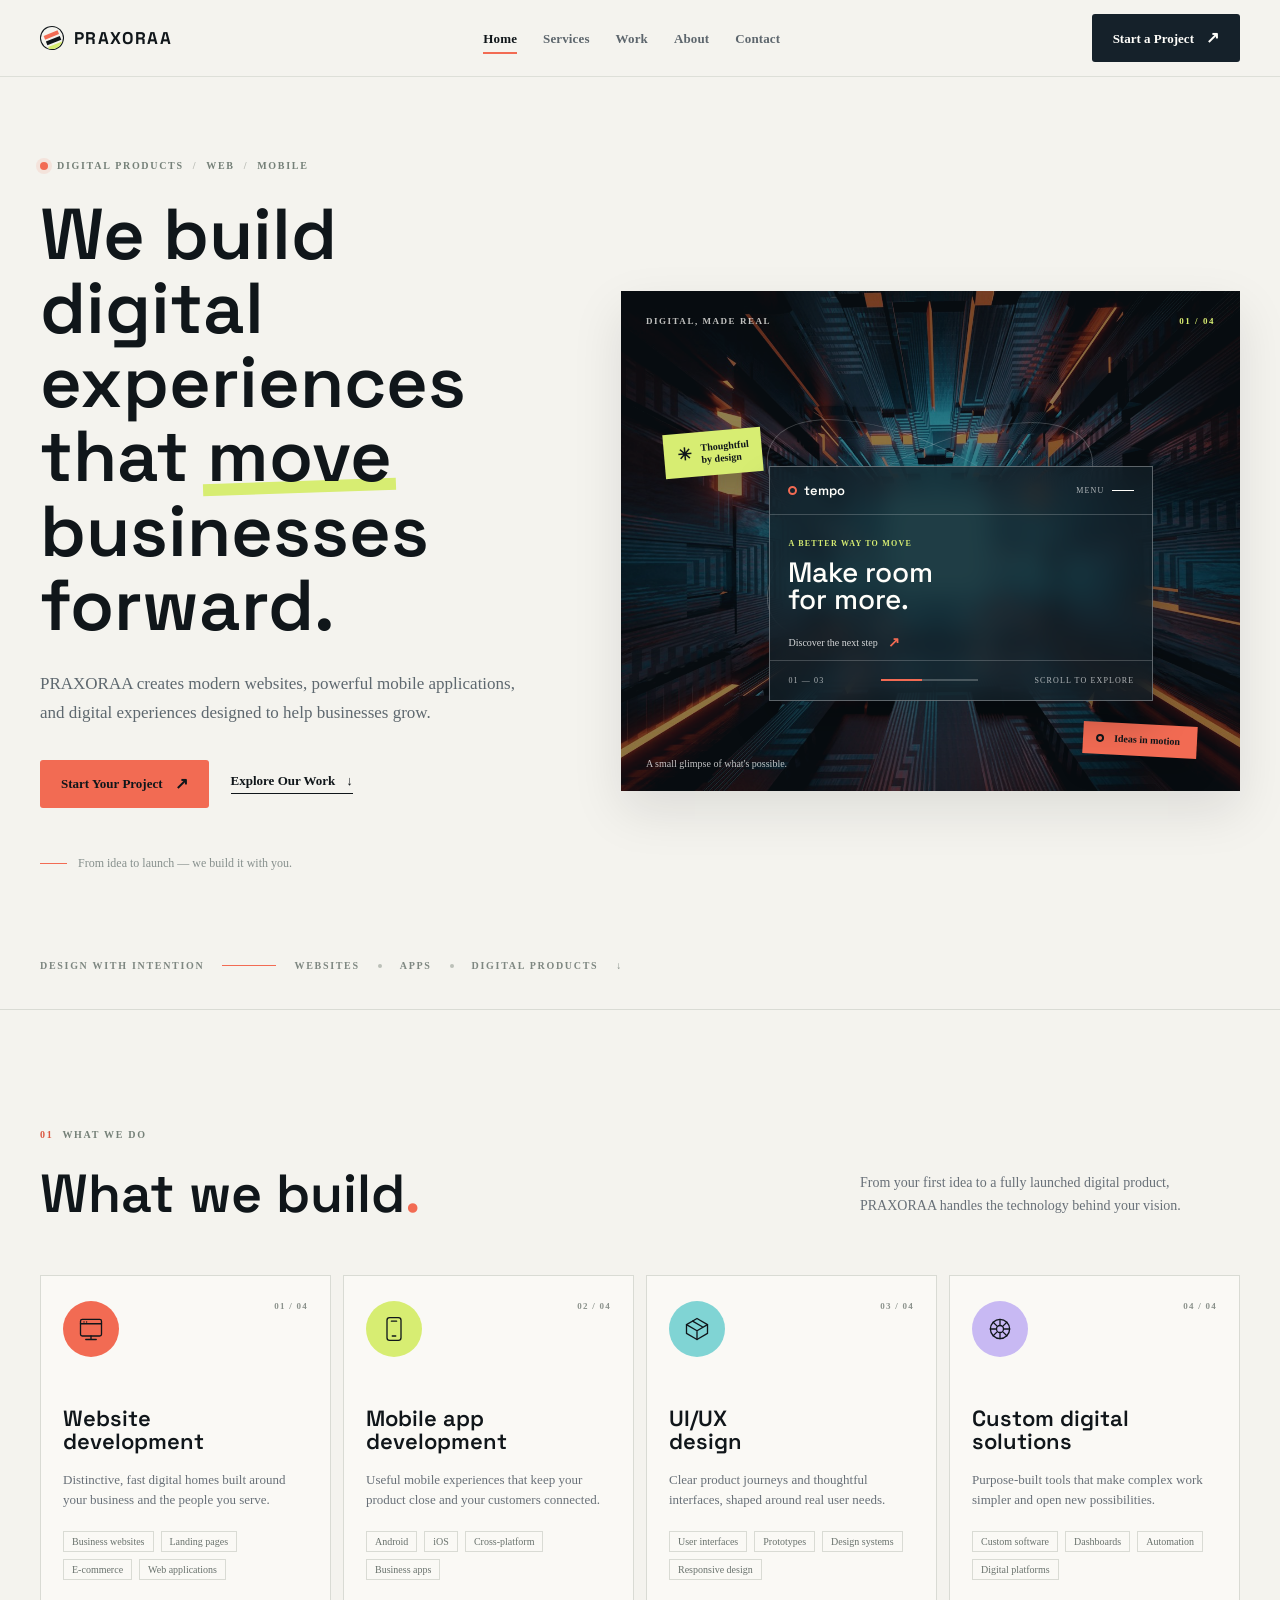
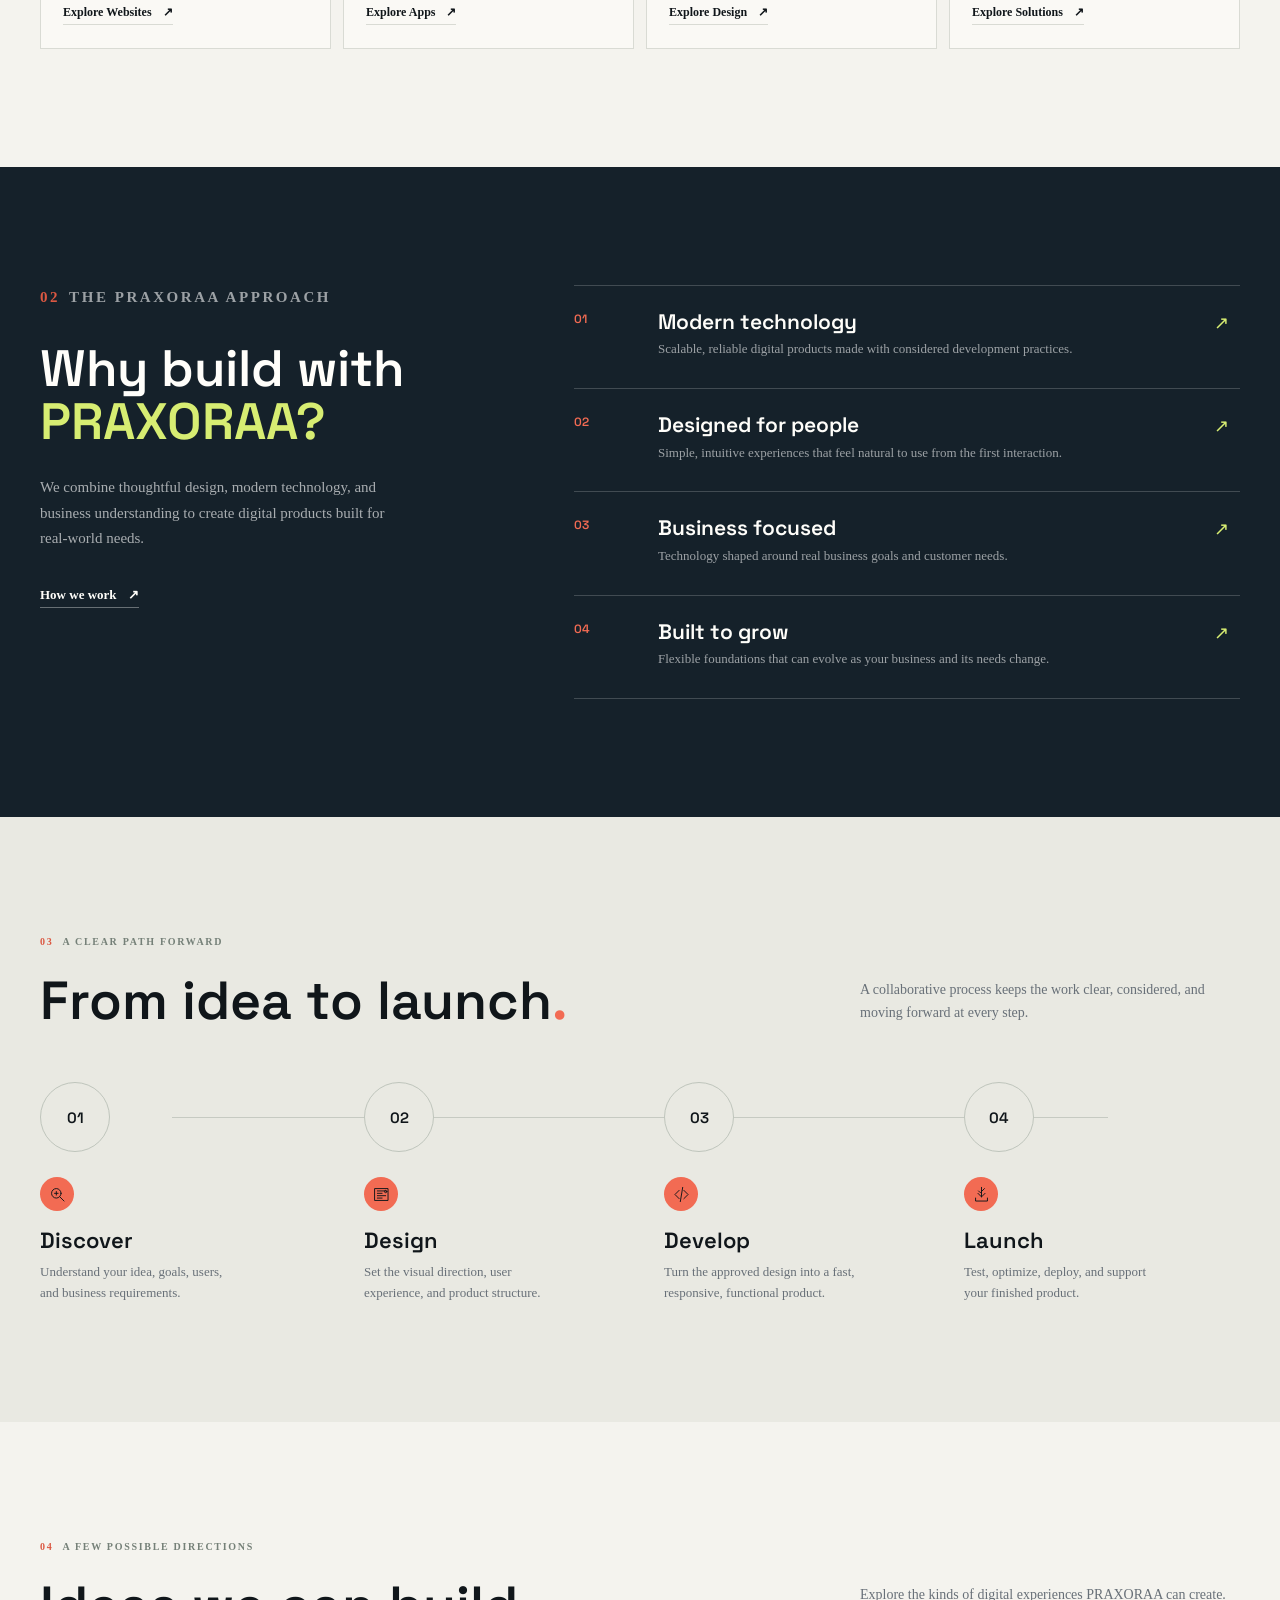
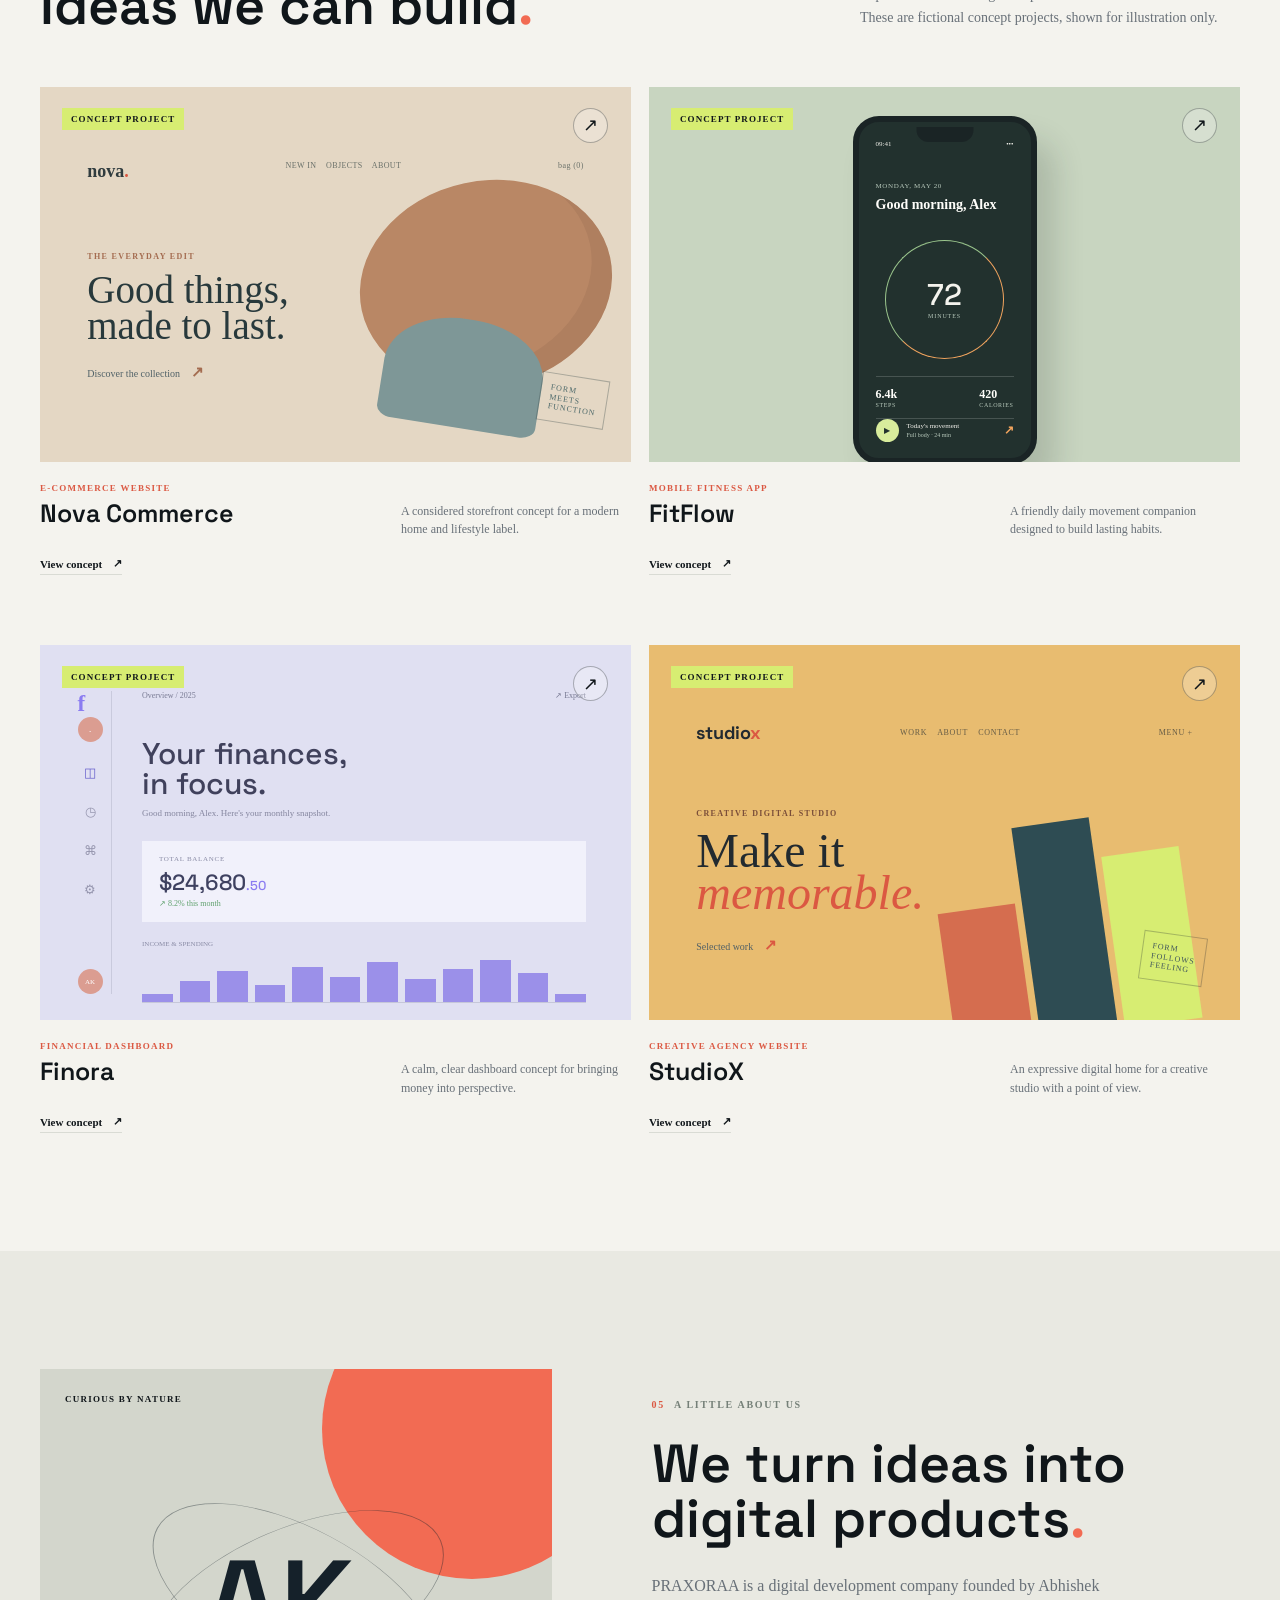
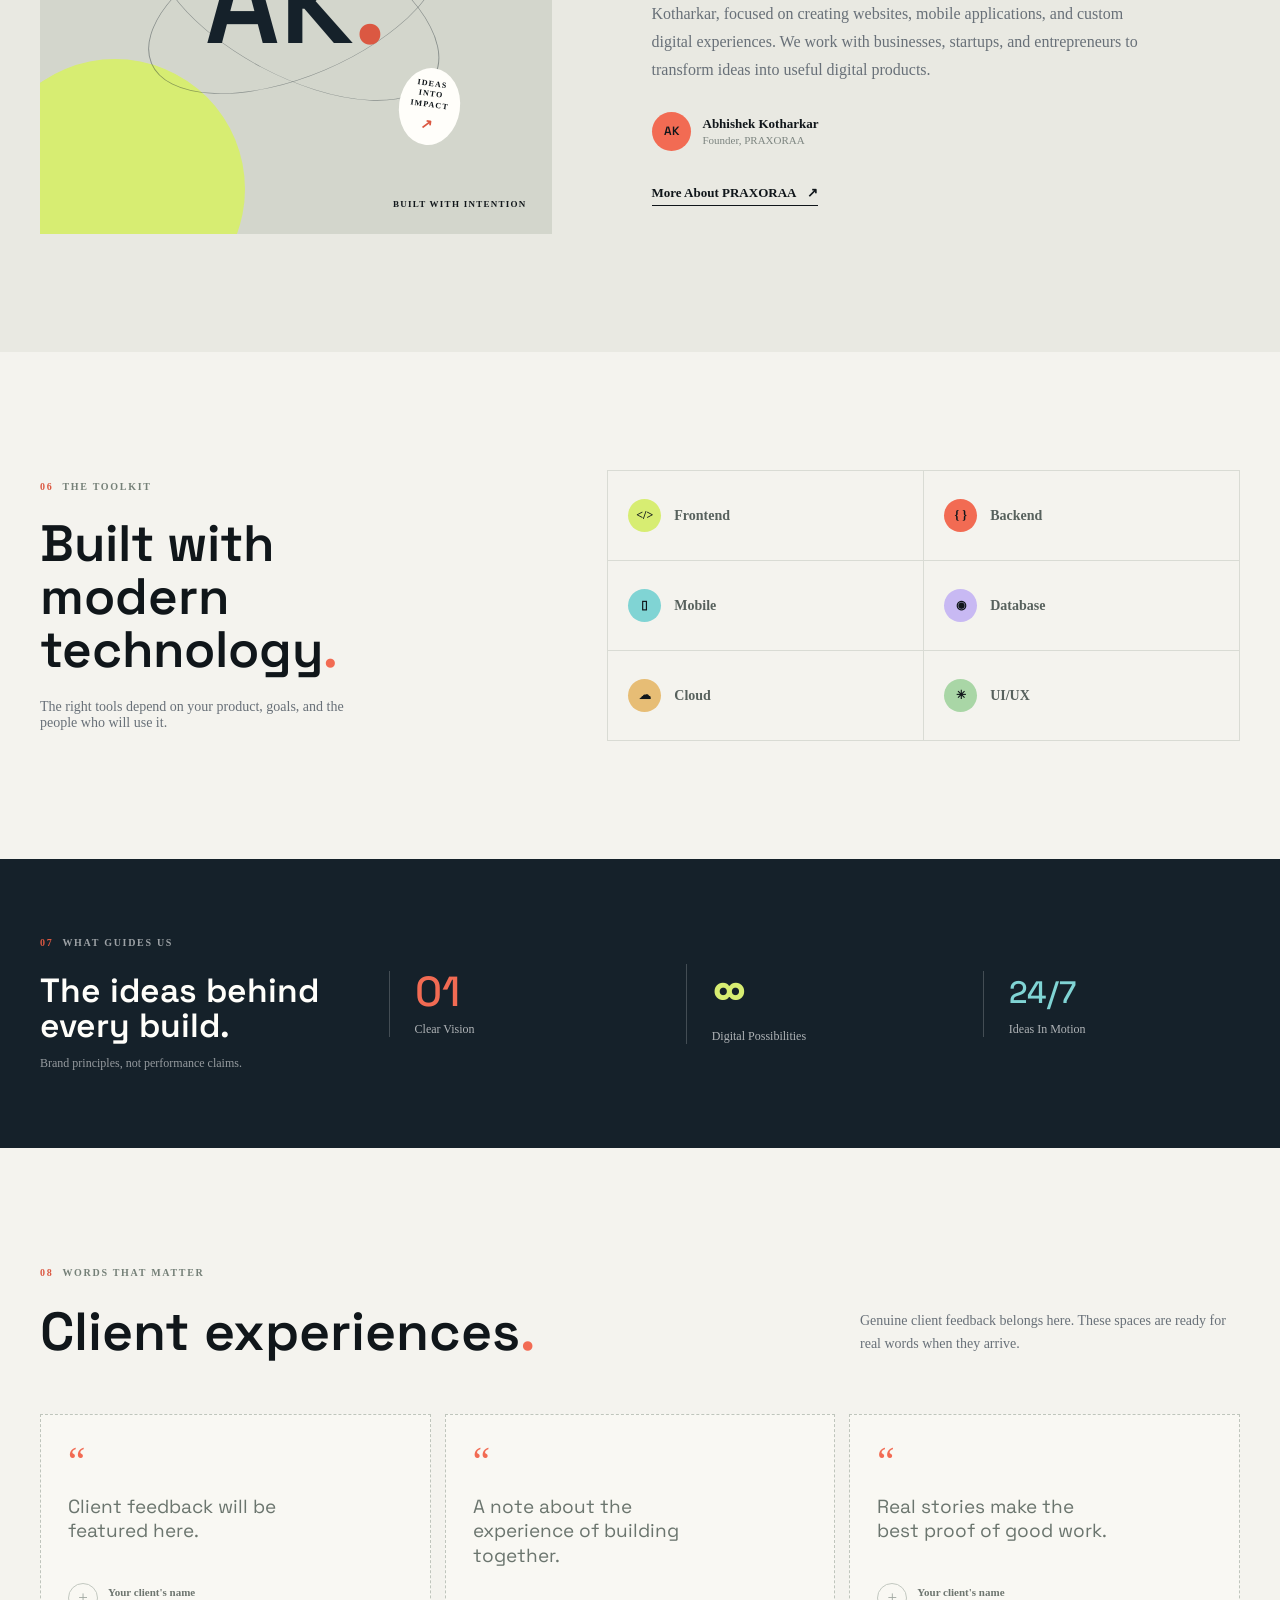
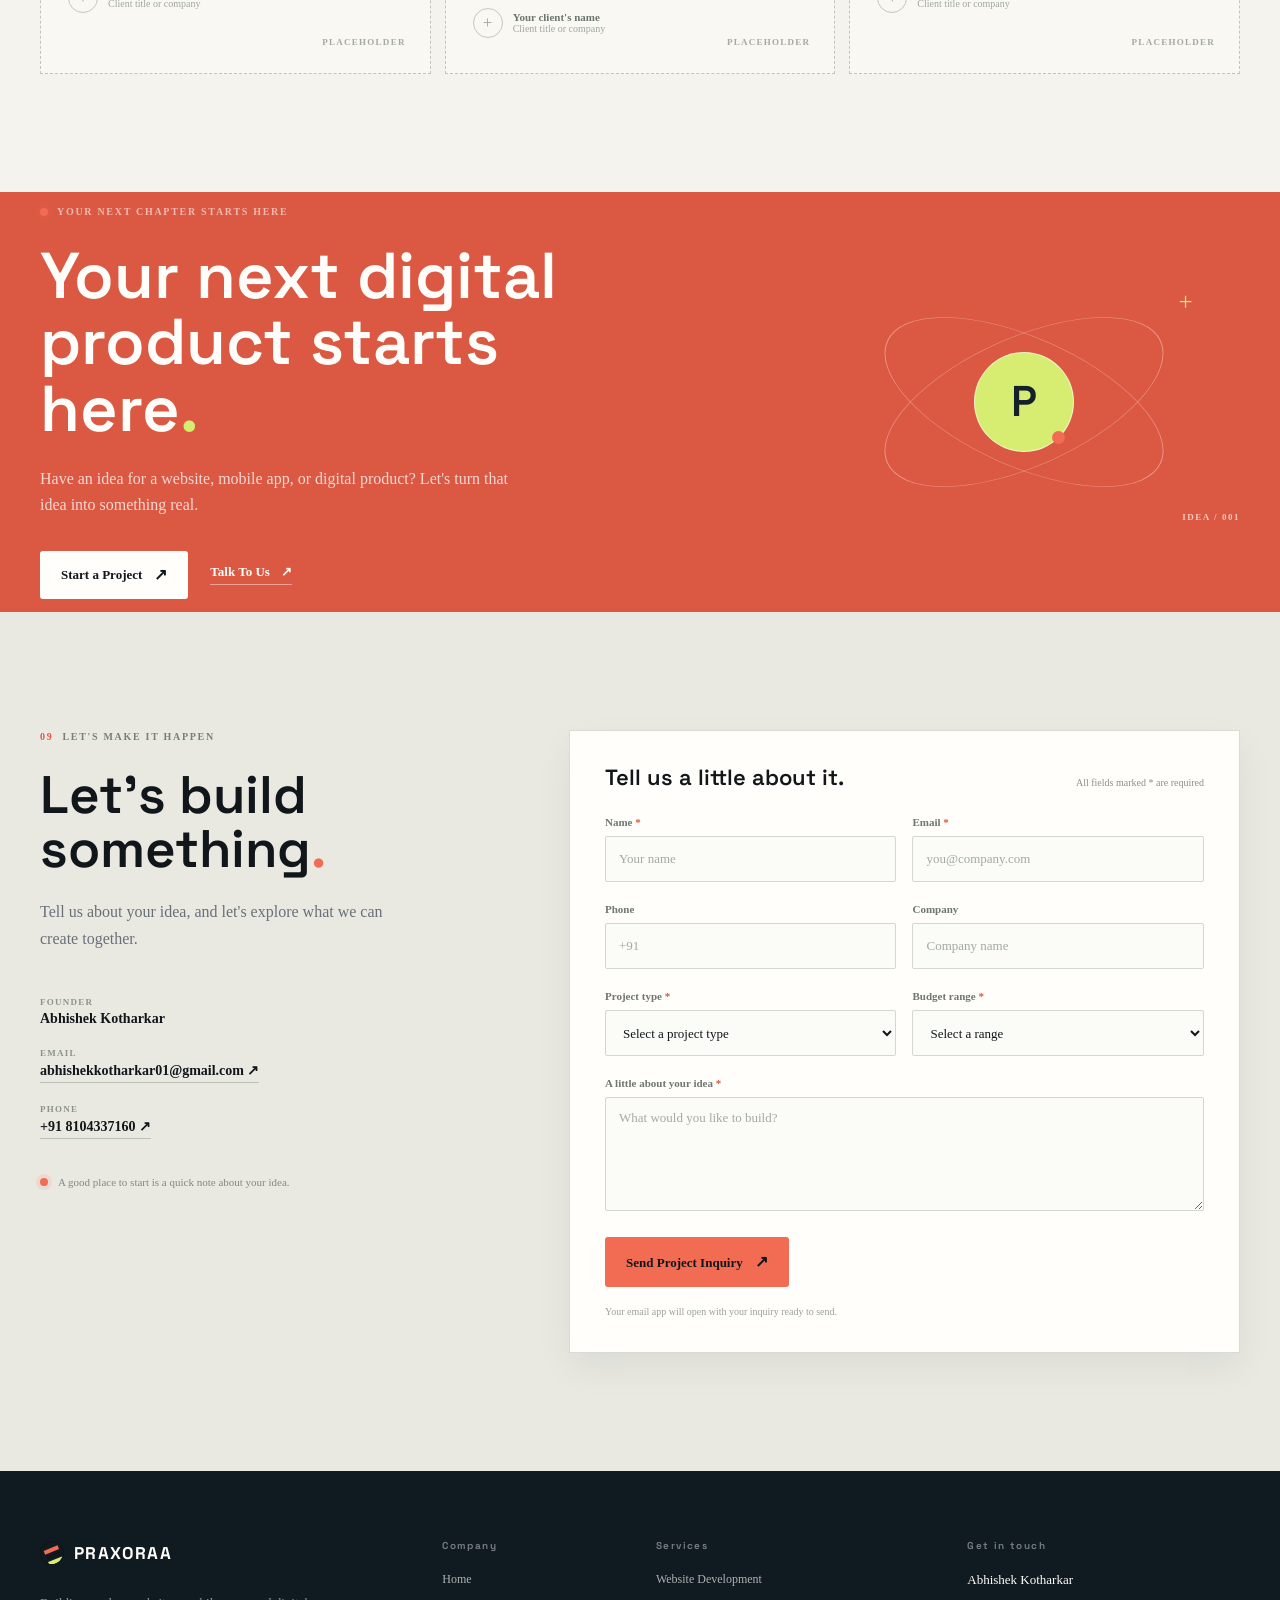
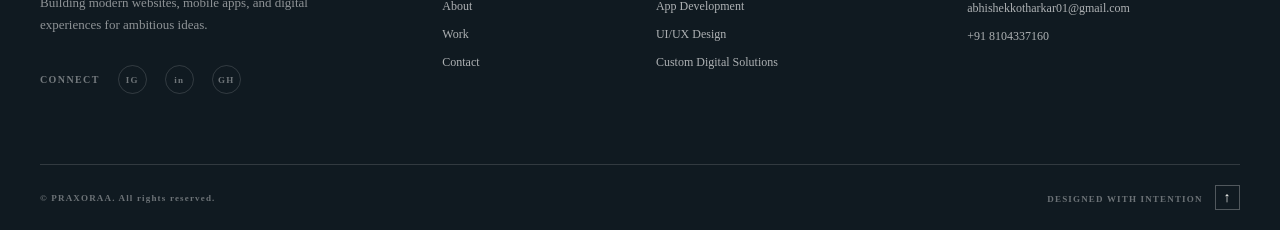
==== index.html @ f4c5c039 "Create PRAXORAA website" ====
<!doctype html>
<html lang="en">
<head>
  <meta charset="utf-8">
  <meta name="viewport" content="width=device-width, initial-scale=1">
  <meta name="theme-color" content="#f5f5f0">
  <meta name="description" content="PRAXORAA builds modern websites, mobile apps, and digital experiences for businesses, startups, and ambitious ideas.">
  <meta property="og:type" content="website">
  <meta property="og:title" content="PRAXORAA — Web &amp; App Development">
  <meta property="og:description" content="Modern websites, mobile apps, and digital experiences for ambitious ideas.">
  <title>PRAXORAA — Web &amp; App Development</title>
  <link rel="preconnect" href="https://fonts.googleapis.com">
  <link rel="preconnect" href="https://fonts.gstatic.com" crossorigin>
  <link href="https://fonts.googleapis.com/css2?family=DM+Sans:wght@400;500;600;700&family=Space+Grotesk:wght@400;500;600;700&display=swap" rel="stylesheet">
  <link rel="icon" href="data:image/svg+xml,%3Csvg xmlns='http://www.w3.org/2000/svg' viewBox='0 0 64 64'%3E%3Crect width='64' height='64' rx='16' fill='%23ed5c42'/%3E%3Cpath d='M18 46V18h15a11 11 0 0 1 0 22h-6v6zm9-14h6a3 3 0 0 0 0-6h-6z' fill='%23fff'/%3E%3C/svg%3E">
  <link rel="stylesheet" href="styles.css">
  <script>document.documentElement.classList.add('js');</script>
</head>
<body>
  <a class="skip-link" href="#main">Skip to content</a>
  <header class="site-header" id="top">
    <nav class="navigation wrap" aria-label="Main navigation">
      <a class="wordmark" href="#home" aria-label="PRAXORAA home">
        <span class="brand-mark" aria-hidden="true"><span></span><span></span></span>
        <span>PRAXORAA</span>
      </a>
      <button class="menu-toggle" id="menuToggle" type="button" aria-expanded="false" aria-controls="primaryNav" aria-label="Open navigation menu">
        <span></span><span></span>
      </button>
      <ul class="nav-links" id="primaryNav">
        <li><a href="#home">Home</a></li>
        <li><a href="#services">Services</a></li>
        <li><a href="#work">Work</a></li>
        <li><a href="#about">About</a></li>
        <li><a href="#contact">Contact</a></li>
        <li class="mobile-cta"><a class="button button-dark" href="#contact">Start a Project <span aria-hidden="true">↗</span></a></li>
      </ul>
      <a class="button button-dark nav-cta" href="#contact">Start a Project <span aria-hidden="true">↗</span></a>
    </nav>
  </header>

  <main id="main">
    <section class="hero section-shell" id="home" aria-labelledby="hero-title">
      <div class="hero-grid wrap">
        <div class="hero-copy reveal">
          <p class="eyebrow"><span class="status-dot"></span> DIGITAL PRODUCTS <span class="eyebrow-separator">/</span> WEB <span class="eyebrow-separator">/</span> MOBILE</p>
          <h1 id="hero-title">We build digital experiences that <span class="highlight-word">move</span> businesses forward.</h1>
          <p class="hero-description">PRAXORAA creates modern websites, powerful mobile applications, and digital experiences designed to help businesses grow.</p>
          <div class="hero-actions">
            <a class="button button-accent" href="#contact">Start Your Project <span aria-hidden="true">↗</span></a>
            <a class="text-link" href="#work">Explore Our Work <span aria-hidden="true">↓</span></a>
          </div>
          <div class="hero-footnote"><span class="footnote-line"></span> From idea to launch — we build it with you.</div>
        </div>

        <div class="hero-art reveal reveal-late" aria-label="Abstract digital pathways with a web interface preview" role="img">
          <img class="hero-image" src="assets/praxoraa-abstract-hero.jpg" alt="Sculptural digital passage lit in warm orange and cool blue" fetchpriority="high">
          <div class="hero-art-shade"></div>
          <div class="art-index">DIGITAL, MADE REAL <span>01 / 04</span></div>
          <div class="orbit orbit-one"></div><div class="orbit orbit-two"></div>
          <div class="interface-window">
            <div class="window-top"><span class="window-brand"><span class="mini-brand-mark"></span> tempo</span><span class="window-menu">MENU <i></i></span></div>
            <div class="window-content"><span class="window-kicker">A BETTER WAY TO MOVE</span><strong>Make room<br>for more.</strong><span class="window-cta">Discover the next step <b>↗</b></span></div>
            <div class="window-bottom"><span>01 — 03</span><span class="window-progress"><i></i></span><span>SCROLL TO EXPLORE</span></div>
          </div>
          <div class="floating-note note-top"><span class="note-spark">✳</span><span>Thoughtful<br>by design</span></div>
          <div class="floating-note note-bottom"><span class="note-pulse"></span><span>Ideas in motion</span></div>
          <div class="art-caption">A small glimpse of what's possible.</div>
        </div>
      </div>
      <div class="hero-bottom wrap" aria-label="What we make">
        <span>DESIGN WITH INTENTION</span>
        <span class="hero-bottom-rule"></span>
        <span>WEBSITES</span><span class="hero-bottom-dot"></span><span>APPS</span><span class="hero-bottom-dot"></span><span>DIGITAL PRODUCTS</span>
        <a href="#services" aria-label="Scroll to services">↓</a>
      </div>
    </section>

    <section class="services section-pad" id="services" aria-labelledby="services-title">
      <div class="wrap">
        <div class="section-heading reveal">
          <p class="eyebrow"><span class="section-number">01</span> WHAT WE DO</p>
          <div class="heading-row"><h2 id="services-title">What we build<span class="heading-period">.</span></h2><p>From your first idea to a fully launched digital product, PRAXORAA handles the technology behind your vision.</p></div>
        </div>
        <div class="services-grid">
          <article class="service-card reveal">
            <div class="service-top"><span class="service-icon icon-coral" aria-hidden="true"><svg viewBox="0 0 32 32"><rect x="4" y="5" width="24" height="19" rx="2"/><path d="M4 10h24M10 28h12m-6-4v4M8 8h.01m3 0h.01"/></svg></span><span class="card-index">01 / 04</span></div>
            <h3>Website<br>development</h3><p>Distinctive, fast digital homes built around your business and the people you serve.</p>
            <ul class="service-tags"><li>Business websites</li><li>Landing pages</li><li>E-commerce</li><li>Web applications</li></ul>
            <a class="card-link" href="#contact">Explore Websites <span aria-hidden="true">↗</span></a>
          </article>
          <article class="service-card reveal reveal-delay-1">
            <div class="service-top"><span class="service-icon icon-lime" aria-hidden="true"><svg viewBox="0 0 32 32"><rect x="8" y="3" width="16" height="26" rx="3"/><path d="M13 7h6m-5 17h4"/></svg></span><span class="card-index">02 / 04</span></div>
            <h3>Mobile app<br>development</h3><p>Useful mobile experiences that keep your product close and your customers connected.</p>
            <ul class="service-tags"><li>Android</li><li>iOS</li><li>Cross-platform</li><li>Business apps</li></ul>
            <a class="card-link" href="#contact">Explore Apps <span aria-hidden="true">↗</span></a>
          </article>
          <article class="service-card reveal reveal-delay-2">
            <div class="service-top"><span class="service-icon icon-blue" aria-hidden="true"><svg viewBox="0 0 32 32"><path d="M16 4 28 11v10l-12 7L4 21V11z"/><path d="m4 11 12 7 12-7M16 18v10M11 7l12 7"/></svg></span><span class="card-index">03 / 04</span></div>
            <h3>UI/UX<br>design</h3><p>Clear product journeys and thoughtful interfaces, shaped around real user needs.</p>
            <ul class="service-tags"><li>User interfaces</li><li>Prototypes</li><li>Design systems</li><li>Responsive design</li></ul>
            <a class="card-link" href="#contact">Explore Design <span aria-hidden="true">↗</span></a>
          </article>
          <article class="service-card reveal reveal-delay-3">
            <div class="service-top"><span class="service-icon icon-lilac" aria-hidden="true"><svg viewBox="0 0 32 32"><circle cx="16" cy="16" r="11"/><path d="M16 5v6m0 10v6M5 16h6m10 0h6M8.2 8.2l4.2 4.2m7.2 7.2 4.2 4.2m0-15.6-4.2 4.2m-7.2 7.2-4.2 4.2"/><circle cx="16" cy="16" r="4"/></svg></span><span class="card-index">04 / 04</span></div>
            <h3>Custom digital<br>solutions</h3><p>Purpose-built tools that make complex work simpler and open new possibilities.</p>
            <ul class="service-tags"><li>Custom software</li><li>Dashboards</li><li>Automation</li><li>Digital platforms</li></ul>
            <a class="card-link" href="#contact">Explore Solutions <span aria-hidden="true">↗</span></a>
          </article>
        </div>
      </div>
    </section>

    <section class="beliefs section-pad" id="why-us" aria-labelledby="beliefs-title">
      <div class="wrap beliefs-layout">
        <div class="beliefs-intro reveal"><p class="eyebrow"><span class="section-number">02</span> THE PRAXORAA APPROACH</p><h2 id="beliefs-title">Why build with <span>PRAXORAA?</span></h2><p>We combine thoughtful design, modern technology, and business understanding to create digital products built for real-world needs.</p><a class="text-link" href="#process">How we work <span aria-hidden="true">↗</span></a></div>
        <div class="belief-list">
          <article class="belief-item reveal"><span class="belief-symbol">01</span><div><h3>Modern technology</h3><p>Scalable, reliable digital products made with considered development practices.</p></div><span class="belief-arrow" aria-hidden="true">↗</span></article>
          <article class="belief-item reveal reveal-delay-1"><span class="belief-symbol">02</span><div><h3>Designed for people</h3><p>Simple, intuitive experiences that feel natural to use from the first interaction.</p></div><span class="belief-arrow" aria-hidden="true">↗</span></article>
          <article class="belief-item reveal reveal-delay-2"><span class="belief-symbol">03</span><div><h3>Business focused</h3><p>Technology shaped around real business goals and customer needs.</p></div><span class="belief-arrow" aria-hidden="true">↗</span></article>
          <article class="belief-item reveal reveal-delay-3"><span class="belief-symbol">04</span><div><h3>Built to grow</h3><p>Flexible foundations that can evolve as your business and its needs change.</p></div><span class="belief-arrow" aria-hidden="true">↗</span></article>
        </div>
      </div>
    </section>

    <section class="process section-pad" id="process" aria-labelledby="process-title">
      <div class="wrap">
        <div class="section-heading reveal"><p class="eyebrow"><span class="section-number">03</span> A CLEAR PATH FORWARD</p><div class="heading-row"><h2 id="process-title">From idea to launch<span class="heading-period">.</span></h2><p>A collaborative process keeps the work clear, considered, and moving forward at every step.</p></div></div>
        <ol class="process-grid">
          <li class="process-step reveal"><span class="process-count">01</span><span class="process-icon" aria-hidden="true"><svg viewBox="0 0 32 32"><circle cx="14" cy="14" r="8"/><path d="m20 20 7 7M11 14h6m-3-3v6"/></svg></span><h3>Discover</h3><p>Understand your idea, goals, users, and business requirements.</p></li>
          <li class="process-step reveal reveal-delay-1"><span class="process-count">02</span><span class="process-icon" aria-hidden="true"><svg viewBox="0 0 32 32"><path d="M5 6h22v20H5zM9 10h14M9 14h8m-8 4h14m-14 4h8"/><circle cx="23" cy="11" r="2"/></svg></span><h3>Design</h3><p>Set the visual direction, user experience, and product structure.</p></li>
          <li class="process-step reveal reveal-delay-2"><span class="process-count">03</span><span class="process-icon" aria-hidden="true"><svg viewBox="0 0 32 32"><path d="m12 9-7 7 7 7m8-14 7 7-7 7m-2-19-4 24"/></svg></span><h3>Develop</h3><p>Turn the approved design into a fast, responsive, functional product.</p></li>
          <li class="process-step reveal reveal-delay-3"><span class="process-count">04</span><span class="process-icon" aria-hidden="true"><svg viewBox="0 0 32 32"><path d="M16 4v16m-6-6 6 6 6-6M6 22v5h20v-5"/><path d="m11 10 3 3 7-7"/></svg></span><h3>Launch</h3><p>Test, optimize, deploy, and support your finished product.</p></li>
        </ol>
      </div>
    </section>

    <section class="work section-pad" id="work" aria-labelledby="work-title">
      <div class="wrap">
        <div class="section-heading reveal"><p class="eyebrow"><span class="section-number">04</span> A FEW POSSIBLE DIRECTIONS</p><div class="heading-row"><h2 id="work-title">Ideas we can build<span class="heading-period">.</span></h2><p>Explore the kinds of digital experiences PRAXORAA can create. These are fictional concept projects, shown for illustration only.</p></div></div>
        <div class="work-grid">
          <article class="work-card reveal">
            <a class="project-preview preview-nova" href="#contact" aria-label="Discuss a commerce website like the Nova Commerce concept">
              <div class="nova-ui"><div class="nova-nav"><b>nova<span>.</span></b><span>NEW IN &nbsp;&nbsp; OBJECTS &nbsp;&nbsp; ABOUT</span><i>bag (0)</i></div><div class="nova-copy"><small>THE EVERYDAY EDIT</small><strong>Good things,<br>made to last.</strong><span>Discover the collection <b>↗</b></span></div><div class="nova-object object-one"></div><div class="nova-object object-two"></div><div class="nova-stamp">FORM<br>MEETS<br>FUNCTION</div></div>
              <span class="concept-label">CONCEPT PROJECT</span><span class="preview-arrow" aria-hidden="true">↗</span>
            </a>
            <div class="work-info"><div><p class="work-category">E-COMMERCE WEBSITE</p><h3>Nova Commerce</h3></div><p>A considered storefront concept for a modern home and lifestyle label.</p></div>
            <a class="work-text-link" href="#contact">View concept <span aria-hidden="true">↗</span></a>
          </article>
          <article class="work-card reveal reveal-delay-1">
            <a class="project-preview preview-fitflow" href="#contact" aria-label="Discuss a fitness app like the FitFlow concept">
              <div class="phone-frame"><div class="phone-island"></div><div class="fit-top"><span>09:41</span><span>•••</span></div><div class="fit-greeting">MONDAY, MAY 20 <b>Good morning, Alex</b></div><div class="fit-ring"><span><b>72</b><small>MINUTES</small></span></div><div class="fit-stats"><span><b>6.4k</b>STEPS</span><span><b>420</b>CALORIES</span></div><div class="fit-session"><i>▶</i><span>Today's movement<small>Full body · 24 min</small></span><b>↗</b></div></div>
              <span class="concept-label">CONCEPT PROJECT</span><span class="preview-arrow" aria-hidden="true">↗</span>
            </a>
            <div class="work-info"><div><p class="work-category">MOBILE FITNESS APP</p><h3>FitFlow</h3></div><p>A friendly daily movement companion designed to build lasting habits.</p></div>
            <a class="work-text-link" href="#contact">View concept <span aria-hidden="true">↗</span></a>
          </article>
          <article class="work-card reveal reveal-delay-2">
            <a class="project-preview preview-finora" href="#contact" aria-label="Discuss a financial dashboard like the Finora concept">
              <div class="finora-ui"><div class="fin-sidebar"><b>f<span>.</span></b><i class="active">◫</i><i>◷</i><i>⌘</i><i>⚙</i><span>AK</span></div><div class="fin-content"><div class="fin-header"><span>Overview / 2025</span><i>↗ Export</i></div><strong>Your finances,<br>in focus.</strong><small>Good morning, Alex. Here's your monthly snapshot.</small><div class="fin-total"><span>TOTAL BALANCE</span><b>$24,680<span>.50</span></b><i>↗ 8.2% this month</i></div><div class="fin-chart"><span>INCOME &amp; SPENDING</span><div class="chart-bars"><i></i><i></i><i></i><i></i><i></i><i></i><i></i><i></i><i></i><i></i><i></i><i></i></div></div></div></div>
              <span class="concept-label">CONCEPT PROJECT</span><span class="preview-arrow" aria-hidden="true">↗</span>
            </a>
            <div class="work-info"><div><p class="work-category">FINANCIAL DASHBOARD</p><h3>Finora</h3></div><p>A calm, clear dashboard concept for bringing money into perspective.</p></div>
            <a class="work-text-link" href="#contact">View concept <span aria-hidden="true">↗</span></a>
          </article>
          <article class="work-card reveal reveal-delay-3">
            <a class="project-preview preview-studio" href="#contact" aria-label="Discuss a creative agency website like the StudioX concept">
              <div class="studio-ui"><div class="studio-top"><b>studio<span>x</span></b><span>WORK &nbsp;&nbsp; ABOUT &nbsp;&nbsp; CONTACT</span><i>MENU +</i></div><div class="studio-hero"><small>CREATIVE DIGITAL STUDIO</small><strong>Make it<br><em>memorable.</em></strong><span>Selected work <b>&#8599;</b></span></div><div class="studio-blocks"><i></i><i></i><i></i></div><div class="studio-note">FORM<br>FOLLOWS<br>FEELING</div></div>
              <span class="concept-label">CONCEPT PROJECT</span><span class="preview-arrow" aria-hidden="true">&#8599;</span>
            </a>
            <div class="work-info"><div><p class="work-category">CREATIVE AGENCY WEBSITE</p><h3>StudioX</h3></div><p>An expressive digital home for a creative studio with a point of view.</p></div>
            <a class="work-text-link" href="#contact">View concept <span aria-hidden="true">&#8599;</span></a>
          </article>
        </div>
      </div>
    </section>

    <section class="about section-pad" id="about" aria-labelledby="about-title">
      <div class="wrap about-layout">
        <div class="about-visual reveal" aria-hidden="true"><div class="about-orbit about-orbit-a"></div><div class="about-orbit about-orbit-b"></div><div class="founder-monogram">AK<span>.</span></div><div class="about-label about-label-top">CURIOUS BY NATURE</div><div class="about-label about-label-bottom">BUILT WITH INTENTION</div><div class="about-sticker">IDEAS<br>INTO<br>IMPACT <span>↗</span></div></div>
        <div class="about-copy reveal reveal-late"><p class="eyebrow"><span class="section-number">05</span> A LITTLE ABOUT US</p><h2 id="about-title">We turn ideas into digital products<span class="heading-period">.</span></h2><p>PRAXORAA is a digital development company founded by Abhishek Kotharkar, focused on creating websites, mobile applications, and custom digital experiences. We work with businesses, startups, and entrepreneurs to transform ideas into useful digital products.</p><div class="founder-byline"><span class="founder-avatar">AK</span><span><b>Abhishek Kotharkar</b><small>Founder, PRAXORAA</small></span></div><a class="text-link" href="#contact">More About PRAXORAA <span aria-hidden="true">↗</span></a></div>
      </div>
    </section>

    <section class="technology section-pad" aria-labelledby="technology-title">
      <div class="wrap technology-layout"><div class="technology-heading reveal"><p class="eyebrow"><span class="section-number">06</span> THE TOOLKIT</p><h2 id="technology-title">Built with modern technology<span class="heading-period">.</span></h2><p>The right tools depend on your product, goals, and the people who will use it.</p></div><div class="technology-list reveal reveal-late" aria-label="Technology disciplines"><span><i class="tech-mark tech-front">&lt;/&gt;</i>Frontend</span><span><i class="tech-mark tech-back">{ }</i>Backend</span><span><i class="tech-mark tech-mobile">▯</i>Mobile</span><span><i class="tech-mark tech-data">◉</i>Database</span><span><i class="tech-mark tech-cloud">☁</i>Cloud</span><span><i class="tech-mark tech-design">✳</i>UI/UX</span></div></div>
    </section>

    <section class="principles section-pad" aria-labelledby="principles-title">
      <div class="wrap principles-inner reveal"><div class="principles-heading"><p class="eyebrow"><span class="section-number">07</span> WHAT GUIDES US</p><h2 id="principles-title">The ideas behind every build.</h2><p>Brand principles, not performance claims.</p></div><div class="principle-stat"><strong>01</strong><span>Clear Vision</span></div><div class="principle-stat"><strong class="infinity">∞</strong><span>Digital Possibilities</span></div><div class="principle-stat"><strong class="always">24/7</strong><span>Ideas In Motion</span></div></div>
    </section>

    <section class="testimonials section-pad" aria-labelledby="testimonials-title">
      <div class="wrap"><div class="section-heading reveal"><p class="eyebrow"><span class="section-number">08</span> WORDS THAT MATTER</p><div class="heading-row"><h2 id="testimonials-title">Client experiences<span class="heading-period">.</span></h2><p>Genuine client feedback belongs here. These spaces are ready for real words when they arrive.</p></div></div><div class="testimonial-grid"><article class="testimonial-placeholder reveal"><span class="quote-mark" aria-hidden="true">“</span><p>Client feedback will be featured here.</p><div><span class="placeholder-avatar">+</span><span><b>Your client's name</b><small>Client title or company</small></span></div><span class="placeholder-note">PLACEHOLDER</span></article><article class="testimonial-placeholder reveal reveal-delay-1"><span class="quote-mark" aria-hidden="true">“</span><p>A note about the experience of building together.</p><div><span class="placeholder-avatar">+</span><span><b>Your client's name</b><small>Client title or company</small></span></div><span class="placeholder-note">PLACEHOLDER</span></article><article class="testimonial-placeholder reveal reveal-delay-2"><span class="quote-mark" aria-hidden="true">“</span><p>Real stories make the best proof of good work.</p><div><span class="placeholder-avatar">+</span><span><b>Your client's name</b><small>Client title or company</small></span></div><span class="placeholder-note">PLACEHOLDER</span></article></div></div>
    </section>

    <section class="contact-cta" aria-labelledby="cta-title"><div class="wrap cta-layout reveal"><div><p class="eyebrow"><span class="status-dot"></span> YOUR NEXT CHAPTER STARTS HERE</p><h2 id="cta-title">Your next digital product starts here<span>.</span></h2><p>Have an idea for a website, mobile app, or digital product? Let's turn that idea into something real.</p><div class="cta-actions"><a class="button button-light" href="#contact">Start a Project <span aria-hidden="true">↗</span></a><a class="cta-talk" href="mailto:abhishekkotharkar01@gmail.com">Talk To Us <span aria-hidden="true">↗</span></a></div></div><div class="cta-graphic" aria-hidden="true"><div class="cta-orbit cta-orbit-one"></div><div class="cta-orbit cta-orbit-two"></div><div class="cta-cross">+</div><div class="cta-core"><span>P</span><i></i></div><span class="cta-graphic-label">IDEA / 001</span></div></div></section>

    <section class="contact section-pad" id="contact" aria-labelledby="contact-title">
      <div class="wrap contact-layout">
        <div class="contact-copy reveal"><p class="eyebrow"><span class="section-number">09</span> LET'S MAKE IT HAPPEN</p><h2 id="contact-title">Let's build something<span class="heading-period">.</span></h2><p>Tell us about your idea, and let's explore what we can create together.</p><div class="contact-details"><div><span class="detail-label">FOUNDER</span><strong>Abhishek Kotharkar</strong></div><div><span class="detail-label">EMAIL</span><a href="mailto:abhishekkotharkar01@gmail.com">abhishekkotharkar01@gmail.com <span aria-hidden="true">↗</span></a></div><div><span class="detail-label">PHONE</span><a href="tel:+918104337160">+91 8104337160 <span aria-hidden="true">↗</span></a></div></div><p class="contact-note"><span class="status-dot"></span> A good place to start is a quick note about your idea.</p></div>
        <form class="inquiry-form reveal reveal-late" id="inquiryForm">
          <div class="form-heading"><h3>Tell us a little about it.</h3><span>All fields marked * are required</span></div>
          <div class="form-grid">
            <div class="field"><label for="name">Name <span>*</span></label><input id="name" name="name" autocomplete="name" placeholder="Your name" required></div>
            <div class="field"><label for="email">Email <span>*</span></label><input id="email" name="email" type="email" autocomplete="email" placeholder="you@company.com" required></div>
            <div class="field"><label for="phone">Phone</label><input id="phone" name="phone" type="tel" autocomplete="tel" placeholder="+91"></div>
            <div class="field"><label for="company">Company</label><input id="company" name="company" autocomplete="organization" placeholder="Company name"></div>
            <div class="field"><label for="projectType">Project type <span>*</span></label><select id="projectType" name="projectType" required><option value="" disabled selected>Select a project type</option><option>Website development</option><option>Mobile app development</option><option>UI/UX design</option><option>Custom digital solution</option><option>Something else</option></select></div>
            <div class="field"><label for="budget">Budget range <span>*</span></label><select id="budget" name="budget" required><option value="" disabled selected>Select a range</option><option>Under ₹50,000</option><option>₹50,000 – ₹1,50,000</option><option>₹1,50,000 – ₹5,00,000</option><option>₹5,00,000+</option><option>Let's discuss</option></select></div>
            <div class="field field-full"><label for="message">A little about your idea <span>*</span></label><textarea id="message" name="message" rows="4" placeholder="What would you like to build?" required></textarea></div>
          </div>
          <div class="form-submit-row"><button class="button button-accent" type="submit">Send Project Inquiry <span aria-hidden="true">↗</span></button><p id="formStatus" class="form-status" role="status" aria-live="polite"></p></div>
          <p class="form-disclaimer">Your email app will open with your inquiry ready to send.</p>
        </form>
      </div>
    </section>
  </main>

  <footer class="site-footer">
    <div class="wrap footer-main">
      <div class="footer-brand"><a class="wordmark" href="#top" aria-label="PRAXORAA back to top"><span class="brand-mark" aria-hidden="true"><span></span><span></span></span><span>PRAXORAA</span></a><p>Building modern websites, mobile apps, and digital experiences for ambitious ideas.</p><div class="footer-connect"><span>CONNECT</span><span aria-disabled="true" title="Instagram profile coming soon">IG</span><span aria-disabled="true" title="LinkedIn profile coming soon">in</span><span aria-disabled="true" title="GitHub profile coming soon">GH</span></div></div>
      <div class="footer-column"><h2>Company</h2><a href="#home">Home</a><a href="#about">About</a><a href="#work">Work</a><a href="#contact">Contact</a></div>
      <div class="footer-column"><h2>Services</h2><a href="#services">Website Development</a><a href="#services">App Development</a><a href="#services">UI/UX Design</a><a href="#services">Custom Digital Solutions</a></div>
      <div class="footer-column footer-contact"><h2>Get in touch</h2><strong>Abhishek Kotharkar</strong><a href="mailto:abhishekkotharkar01@gmail.com">abhishekkotharkar01@gmail.com</a><a href="tel:+918104337160">+91 8104337160</a></div>
    </div>
    <div class="wrap footer-bottom"><span>© PRAXORAA. All rights reserved.</span><span>DESIGNED WITH INTENTION <a href="#top" aria-label="Back to top">↑</a></span></div>
  </footer>
  <script src="script.js" defer></script>
</body>
</html>
---- styles.css ----
:root {
  --paper: #f4f3ee;
  --paper-deep: #e9e9e2;
  --ink: #10161a;
  --muted: #687078;
  --line: #d9dbd4;
  --dark: #15212a;
  --dark-soft: #1e2c35;
  --coral: #f26b53;
  --coral-deep: #db5842;
  --lime: #d7ed72;
  --blue: #80d4d4;
  --lilac: #c8b9f3;
  --white: #fffefa;
  --shadow: 0 20px 48px rgba(16, 22, 26, .1);
  --radius: 8px;
  --wrap: 1200px;
}

* {
  box-sizing: border-box;
}

html {
  scroll-behavior: smooth;
  background: var(--paper);
}

body {
  margin: 0;
  min-width: 320px;
  overflow-x: hidden;
  color: var(--ink);
  background: var(--paper);
  font-family: "DM Sans", Arial, sans-serif;
  font-size: 16px;
  line-height: 1.55;
  -webkit-font-smoothing: antialiased;
}

body,
button,
input,
select,
textarea {
  font: inherit;
}

img,
svg {
  display: block;
  max-width: 100%;
}

a {
  color: inherit;
  text-decoration: none;
}

button,
input,
select,
textarea {
  border: 0;
}

button,
a,
select {
  -webkit-tap-highlight-color: transparent;
}

button {
  cursor: pointer;
}

::selection {
  color: var(--ink);
  background: var(--lime);
}

:focus-visible {
  outline: 3px solid var(--coral);
  outline-offset: 4px;
}

.wrap {
  width: min(calc(100% - 64px), var(--wrap));
  margin-inline: auto;
}

.sr-only {
  position: absolute;
  width: 1px;
  height: 1px;
  padding: 0;
  margin: -1px;
  overflow: hidden;
  clip: rect(0, 0, 0, 0);
  white-space: nowrap;
  border: 0;
}

.skip-link {
  position: fixed;
  z-index: 100;
  top: 10px;
  left: 10px;
  padding: 10px 14px;
  color: var(--white);
  background: var(--dark);
  transform: translateY(-150%);
  transition: transform .2s ease;
}

.skip-link:focus {
  transform: translateY(0);
}

.site-header {
  position: sticky;
  z-index: 40;
  top: 0;
  border-bottom: 1px solid rgba(217, 219, 212, .86);
  background: rgba(244, 243, 238, .9);
  backdrop-filter: blur(18px);
}

.navigation {
  display: flex;
  align-items: center;
  min-height: 76px;
  gap: 28px;
}

.wordmark {
  display: inline-flex;
  flex: 0 0 auto;
  align-items: center;
  gap: 10px;
  color: var(--ink);
  font-family: "Space Grotesk", Arial, sans-serif;
  font-size: 17px;
  font-weight: 700;
  letter-spacing: .08em;
}

.brand-mark {
  position: relative;
  display: inline-block;
  width: 24px;
  height: 24px;
  overflow: hidden;
  border: 1px solid var(--ink);
  border-radius: 50%;
  transform: rotate(-22deg);
}

.brand-mark::before,
.brand-mark span {
  position: absolute;
  display: block;
  width: 15px;
  height: 4px;
  content: "";
  background: var(--coral);
}

.brand-mark::before {
  top: 6px;
  left: 4px;
}

.brand-mark span:first-child {
  top: 12px;
  left: 4px;
  background: var(--ink);
}

.brand-mark span:last-child {
  top: 18px;
  left: 4px;
  background: var(--lime);
}

.nav-links {
  display: flex;
  align-items: center;
  gap: 26px;
  margin: 0 auto;
  padding: 0;
  list-style: none;
}

.nav-links a:not(.button) {
  position: relative;
  color: #5d666d;
  font-size: 13px;
  font-weight: 600;
  letter-spacing: .01em;
  transition: color .2s ease;
}

.nav-links a:not(.button)::after {
  position: absolute;
  right: 0;
  bottom: -8px;
  left: 0;
  height: 2px;
  content: "";
  background: var(--coral);
  transform: scaleX(0);
  transform-origin: right;
  transition: transform .2s ease;
}

.nav-links a:not(.button):hover,
.nav-links a:not(.button).is-active {
  color: var(--ink);
}

.nav-links a:not(.button):hover::after,
.nav-links a:not(.button).is-active::after {
  transform: scaleX(1);
  transform-origin: left;
}

.button {
  display: inline-flex;
  align-items: center;
  justify-content: center;
  min-height: 48px;
  gap: 12px;
  padding: 0 20px;
  border: 1px solid transparent;
  border-radius: 3px;
  font-size: 13px;
  font-weight: 700;
  line-height: 1;
  white-space: nowrap;
  transition: transform .2s ease, background-color .2s ease, color .2s ease, border-color .2s ease;
}

.button span {
  font-size: 16px;
  transition: transform .2s ease;
}

.button:hover {
  transform: translateY(-3px);
}

.button:hover span {
  transform: translate(2px, -2px);
}

.button:disabled,
.button:disabled:hover {
  cursor: wait;
  opacity: .62;
  transform: none;
}

.button:disabled span,
.button:disabled:hover span {
  transform: none;
}

.button-dark {
  color: var(--white);
  background: var(--dark);
}

.button-dark:hover {
  background: var(--coral-deep);
}

.button-accent {
  color: var(--ink);
  background: var(--coral);
}

.button-accent:hover {
  background: var(--lime);
}

.button-light {
  color: var(--ink);
  background: var(--white);
}

.button-light:hover {
  background: var(--lime);
}

.mobile-cta,
.menu-toggle {
  display: none;
}

.section-shell {
  border-bottom: 1px solid var(--line);
}

.hero {
  padding: 82px 0 0;
  background: var(--paper);
}

.hero-grid {
  display: grid;
  grid-template-columns: minmax(0, .91fr) minmax(480px, 1.09fr);
  align-items: center;
  min-height: 588px;
  gap: 64px;
}

.hero-copy {
  padding-bottom: 52px;
}

.eyebrow {
  display: flex;
  align-items: center;
  flex-wrap: wrap;
  gap: 9px;
  margin: 0 0 24px;
  color: #758078;
  font-size: 10px;
  font-weight: 700;
  letter-spacing: .17em;
  line-height: 1.4;
}

.section-number {
  color: var(--coral-deep);
}

.status-dot,
.hero-bottom-dot,
.footnote-line {
  display: inline-block;
  flex: 0 0 auto;
}

.status-dot {
  width: 8px;
  height: 8px;
  border-radius: 50%;
  background: var(--coral);
  box-shadow: 0 0 0 4px rgba(242, 107, 83, .12);
}

.eyebrow-separator {
  color: #b4b7b0;
}

h1,
h2,
h3,
p {
  margin-top: 0;
}

h1,
h2,
h3 {
  color: var(--ink);
  font-family: "Space Grotesk", Arial, sans-serif;
  font-weight: 600;
  line-height: 1.03;
}

h1 {
  max-width: 680px;
  margin-bottom: 28px;
  font-size: 4.5rem;
  letter-spacing: 0;
}

.highlight-word {
  position: relative;
  display: inline-block;
  z-index: 0;
}

.highlight-word::after {
  position: absolute;
  z-index: -1;
  right: -4px;
  bottom: 1px;
  left: -4px;
  height: 12px;
  content: "";
  background: var(--lime);
  transform: rotate(-2deg);
}

.hero-description {
  max-width: 490px;
  margin-bottom: 32px;
  color: #5e686f;
  font-size: 17px;
  line-height: 1.7;
}

.hero-actions,
.cta-actions {
  display: flex;
  align-items: center;
  flex-wrap: wrap;
  gap: 22px;
}

.text-link,
.card-link,
.work-text-link,
.cta-talk {
  display: inline-flex;
  align-items: center;
  gap: 11px;
  border-bottom: 1px solid currentColor;
  padding-bottom: 4px;
  color: var(--ink);
  font-size: 13px;
  font-weight: 700;
  transition: gap .2s ease, color .2s ease;
}

.text-link:hover,
.card-link:hover,
.work-text-link:hover,
.cta-talk:hover {
  gap: 16px;
  color: var(--coral-deep);
}

.hero-footnote {
  display: flex;
  align-items: center;
  gap: 11px;
  margin-top: 48px;
  color: #87908d;
  font-size: 12px;
}

.footnote-line {
  width: 27px;
  height: 1px;
  background: var(--coral);
}

.hero-art {
  position: relative;
  min-height: 500px;
  overflow: hidden;
  color: var(--white);
  background: var(--dark);
  box-shadow: var(--shadow);
}

.hero-image,
.hero-art-shade {
  position: absolute;
  inset: 0;
  width: 100%;
  height: 100%;
}

.hero-image {
  object-fit: cover;
  object-position: center;
  opacity: .73;
  filter: saturate(.82) contrast(1.08);
}

.hero-art-shade {
  background: rgba(12, 25, 31, .27);
}

.art-index,
.art-caption,
.window-top,
.window-bottom,
.window-content,
.floating-note {
  position: absolute;
  z-index: 2;
}

.art-index {
  top: 25px;
  right: 25px;
  left: 25px;
  display: flex;
  justify-content: space-between;
  color: rgba(255, 254, 250, .75);
  font-size: 9px;
  font-weight: 700;
  letter-spacing: .17em;
}

.art-index span {
  color: var(--lime);
}

.orbit {
  position: absolute;
  z-index: 1;
  width: 360px;
  height: 360px;
  border: 1px solid rgba(255, 255, 255, .23);
  border-radius: 50%;
  transform: rotate(28deg) scaleY(.43);
}

.orbit-one {
  top: 57px;
  left: 50%;
  margin-left: -180px;
}

.orbit-two {
  top: 60px;
  left: 50%;
  margin-left: -180px;
  transform: rotate(-28deg) scaleY(.43);
}

.interface-window {
  position: absolute;
  z-index: 3;
  right: 14%;
  bottom: 18%;
  width: 62%;
  min-height: 235px;
  overflow: hidden;
  border: 1px solid rgba(255, 255, 255, .32);
  background: rgba(20, 33, 41, .74);
  box-shadow: 0 20px 36px rgba(0, 0, 0, .22);
  backdrop-filter: blur(12px);
}

.window-top,
.window-bottom {
  right: 0;
  left: 0;
  display: flex;
  align-items: center;
  justify-content: space-between;
  padding: 15px 18px;
  color: rgba(255, 255, 255, .67);
  font-size: 8px;
  letter-spacing: .14em;
}

.window-top {
  top: 0;
  border-bottom: 1px solid rgba(255, 255, 255, .2);
}

.window-bottom {
  bottom: 0;
  border-top: 1px solid rgba(255, 255, 255, .2);
}

.window-brand {
  display: flex;
  align-items: center;
  gap: 7px;
  color: var(--white);
  font-family: "Space Grotesk", Arial, sans-serif;
  font-size: 13px;
  font-weight: 600;
  letter-spacing: 0;
}

.mini-brand-mark {
  width: 9px;
  height: 9px;
  border: 2px solid var(--coral);
  border-radius: 50%;
}

.window-menu {
  display: flex;
  align-items: center;
  gap: 8px;
}

.window-menu i {
  display: block;
  width: 22px;
  height: 1px;
  background: var(--white);
}

.window-content {
  top: 72px;
  left: 18px;
}

.window-kicker {
  display: block;
  margin-bottom: 11px;
  color: var(--lime);
  font-size: 8px;
  font-weight: 700;
  letter-spacing: .15em;
}

.window-content strong {
  display: block;
  margin-bottom: 18px;
  color: var(--white);
  font-family: "Space Grotesk", Arial, sans-serif;
  font-size: 28px;
  font-weight: 500;
  line-height: .98;
}

.window-cta {
  display: inline-flex;
  align-items: center;
  gap: 10px;
  color: rgba(255, 255, 255, .82);
  font-size: 10px;
}

.window-cta b {
  color: var(--coral);
  font-size: 14px;
}

.window-progress {
  display: block;
  width: 28%;
  height: 2px;
  background: rgba(255, 255, 255, .22);
}

.window-progress i {
  display: block;
  width: 42%;
  height: 100%;
  background: var(--coral);
}

.floating-note {
  display: flex;
  align-items: center;
  gap: 10px;
  padding: 10px 13px;
  color: var(--ink);
  background: var(--lime);
  font-size: 10px;
  font-weight: 700;
  line-height: 1.2;
  box-shadow: 0 15px 25px rgba(0, 0, 0, .15);
}

.note-top {
  top: 28%;
  left: 7%;
  transform: rotate(-5deg);
}

.note-bottom {
  right: 7%;
  bottom: 7%;
  padding-right: 17px;
  background: var(--coral);
  transform: rotate(3deg);
}

.note-spark {
  font-size: 17px;
}

.note-pulse {
  width: 8px;
  height: 8px;
  border: 2px solid var(--ink);
  border-radius: 50%;
}

.art-caption {
  bottom: 22px;
  left: 25px;
  color: rgba(255, 255, 255, .75);
  font-size: 10px;
}

.hero-bottom {
  display: flex;
  align-items: center;
  gap: 18px;
  min-height: 86px;
  color: #7e8781;
  font-size: 10px;
  font-weight: 700;
  letter-spacing: .17em;
}

.hero-bottom-rule {
  width: 54px;
  height: 1px;
  background: var(--coral);
}

.hero-bottom-dot {
  width: 4px;
  height: 4px;
  border-radius: 50%;
  background: #bbc0b8;
}

.section-pad {
  padding: 118px 0;
}

.services {
  background: var(--paper);
}

.section-heading {
  margin-bottom: 54px;
}

.heading-row {
  display: flex;
  align-items: end;
  justify-content: space-between;
  gap: 50px;
}

h2 {
  max-width: 650px;
  margin-bottom: 0;
  font-size: 3.35rem;
}

.heading-period {
  color: var(--coral);
}

.heading-row > p {
  max-width: 380px;
  margin: 0 0 4px;
  color: var(--muted);
  font-size: 14px;
  line-height: 1.65;
}

.services-grid {
  display: grid;
  grid-template-columns: repeat(4, 1fr);
  gap: 12px;
}

.service-card {
  display: flex;
  min-height: 354px;
  flex-direction: column;
  padding: 25px 22px 23px;
  border: 1px solid var(--line);
  background: rgba(255, 254, 250, .62);
  transition: transform .25s ease, background-color .25s ease, box-shadow .25s ease;
}

.service-card:hover {
  background: var(--white);
  box-shadow: 0 18px 30px rgba(16, 22, 26, .08);
  transform: translateY(-7px);
}

.service-top {
  display: flex;
  align-items: flex-start;
  justify-content: space-between;
  margin-bottom: 50px;
}

.service-icon {
  display: grid;
  width: 56px;
  height: 56px;
  place-items: center;
  border-radius: 50%;
}

.service-icon svg {
  width: 28px;
  height: 28px;
  fill: none;
  stroke: var(--ink);
  stroke-linecap: round;
  stroke-linejoin: round;
  stroke-width: 1.5;
}

.icon-coral { background: var(--coral); }
.icon-lime { background: var(--lime); }
.icon-blue { background: var(--blue); }
.icon-lilac { background: var(--lilac); }

.card-index,
.work-category,
.detail-label,
.placeholder-note {
  color: #8b928c;
  font-size: 9px;
  font-weight: 700;
  letter-spacing: .14em;
}

.service-card h3 {
  max-width: 190px;
  margin-bottom: 18px;
  font-size: 22px;
}

.service-card > p {
  margin-bottom: 20px;
  color: var(--muted);
  font-size: 13px;
  line-height: 1.55;
}

.service-tags {
  display: flex;
  flex-wrap: wrap;
  gap: 7px;
  margin: 0 0 25px;
  padding: 0;
  list-style: none;
}

.service-tags li {
  padding: 4px 8px;
  border: 1px solid var(--line);
  color: #69726d;
  font-size: 10px;
}

.card-link {
  margin-top: auto;
  align-self: flex-start;
  border-color: var(--line);
  font-size: 12px;
}

.beliefs {
  color: var(--white);
  background: var(--dark);
}

.beliefs-layout {
  display: grid;
  grid-template-columns: .8fr 1.2fr;
  gap: 90px;
}

.beliefs .eyebrow,
.principles .eyebrow,
.contact-cta .eyebrow {
  color: rgba(255, 255, 255, .58);
}

.beliefs-intro h2,
.beliefs-intro h2 span,
.belief-item h3,
.contact-cta h2,
.contact-cta h2 span {
  color: var(--white);
}

.beliefs-intro h2 {
  max-width: 390px;
  margin-bottom: 27px;
  font-size: 3.2rem;
}

.beliefs-intro h2 span {
  color: var(--lime);
}

.beliefs-intro > p {
  max-width: 360px;
  margin-bottom: 33px;
  color: rgba(255, 255, 255, .63);
  font-size: 15px;
  line-height: 1.7;
}

.beliefs-intro .text-link {
  color: var(--white);
  border-color: rgba(255, 255, 255, .35);
}

.belief-list {
  border-top: 1px solid rgba(255, 255, 255, .19);
}

.belief-item {
  display: grid;
  grid-template-columns: 62px 1fr 26px;
  align-items: start;
  gap: 22px;
  padding: 25px 0 28px;
  border-bottom: 1px solid rgba(255, 255, 255, .19);
  transition: padding .2s ease;
}

.belief-item:hover {
  padding-right: 8px;
  padding-left: 8px;
  background: rgba(255, 255, 255, .03);
}

.belief-symbol {
  color: var(--coral);
  font-family: "Space Grotesk", Arial, sans-serif;
  font-size: 12px;
  font-weight: 600;
}

.belief-item h3 {
  margin-bottom: 7px;
  font-size: 21px;
}

.belief-item p {
  max-width: 420px;
  margin: 0;
  color: rgba(255, 255, 255, .58);
  font-size: 13px;
  line-height: 1.6;
}

.belief-arrow {
  padding-top: 1px;
  color: var(--lime);
  font-size: 18px;
  transition: transform .2s ease;
}

.belief-item:hover .belief-arrow {
  transform: translate(3px, -3px);
}

.process {
  background: var(--paper-deep);
}

.process-grid {
  position: relative;
  display: grid;
  grid-template-columns: repeat(4, 1fr);
  gap: 0;
  margin: 0;
  padding: 0;
  list-style: none;
}

.process-grid::before {
  position: absolute;
  top: 35px;
  right: 11%;
  left: 11%;
  height: 1px;
  content: "";
  background: #c6cac2;
}

.process-step {
  position: relative;
  z-index: 1;
  padding: 0 24px 0 0;
}

.process-step:not(:first-child) {
  padding-left: 24px;
}

.process-count {
  display: grid;
  width: 70px;
  height: 70px;
  margin-bottom: 25px;
  place-items: center;
  border: 1px solid #bfc5bc;
  border-radius: 50%;
  color: var(--ink);
  background: var(--paper-deep);
  font-family: "Space Grotesk", Arial, sans-serif;
  font-size: 15px;
  font-weight: 600;
}

.process-icon {
  display: grid;
  width: 34px;
  height: 34px;
  margin-bottom: 18px;
  place-items: center;
  border-radius: 50%;
  background: var(--coral);
}

.process-icon svg {
  width: 19px;
  height: 19px;
  fill: none;
  stroke: var(--ink);
  stroke-linecap: round;
  stroke-linejoin: round;
  stroke-width: 1.6;
}

.process-step h3 {
  margin-bottom: 10px;
  font-size: 22px;
}

.process-step p {
  max-width: 200px;
  margin: 0;
  color: var(--muted);
  font-size: 13px;
  line-height: 1.6;
}

.work {
  background: var(--paper);
}

.work-grid {
  display: grid;
  grid-template-columns: repeat(2, 1fr);
  gap: 70px 18px;
}

.work-card {
  min-width: 0;
}

.project-preview {
  position: relative;
  display: block;
  height: 375px;
  overflow: hidden;
  color: var(--white);
  transition: transform .28s ease, box-shadow .28s ease;
}

.project-preview:hover {
  box-shadow: var(--shadow);
  transform: translateY(-7px);
}

.preview-nova {
  color: #28313b;
  background: #e7dcca;
}

.preview-fitflow {
  background: #c8d5c0;
}

.preview-finora {
  background: #d8d8ef;
}

.preview-studio {
  background: #e8bc70;
}

.studio-ui {
  position: absolute;
  inset: 0;
  padding: 76px 8% 0;
  overflow: hidden;
  color: #222a30;
  background: #e8bc70;
}

.studio-top {
  position: relative;
  z-index: 3;
  display: flex;
  align-items: center;
  justify-content: space-between;
  color: rgba(34, 42, 48, .65);
  font-size: 8px;
  letter-spacing: .08em;
}

.studio-top b {
  color: #222a30;
  font-family: "Space Grotesk", Arial, sans-serif;
  font-size: 18px;
  letter-spacing: 0;
}

.studio-top b span,
.studio-hero em {
  color: var(--coral-deep);
}

.studio-top i {
  font-style: normal;
}

.studio-hero {
  position: relative;
  z-index: 2;
  margin-top: 65px;
}

.studio-hero small,
.studio-hero strong,
.studio-hero > span {
  display: block;
}

.studio-hero small {
  margin-bottom: 12px;
  color: #7a4e39;
  font-size: 8px;
  font-weight: 700;
  letter-spacing: .17em;
}

.studio-hero strong {
  font-family: Georgia, serif;
  font-size: 48px;
  font-weight: 400;
  line-height: .88;
}

.studio-hero em {
  font-style: italic;
}

.studio-hero > span {
  margin-top: 22px;
  color: #516066;
  font-size: 10px;
}

.studio-hero span b {
  margin-left: 8px;
  color: var(--coral-deep);
  font-size: 15px;
}

.studio-blocks {
  position: absolute;
  right: 7%;
  bottom: -4%;
  display: flex;
  align-items: end;
  gap: 7px;
  width: 44%;
  height: 64%;
  transform: rotate(-8deg);
}

.studio-blocks i {
  display: block;
  width: 30%;
  height: 58%;
  background: #d56d4f;
}

.studio-blocks i:nth-child(2) {
  height: 89%;
  background: #2e4c53;
}

.studio-blocks i:nth-child(3) {
  height: 72%;
  background: #d7ed72;
}

.studio-note {
  position: absolute;
  right: 6%;
  bottom: 10%;
  z-index: 3;
  padding: 9px;
  border: 1px solid rgba(34, 42, 48, .28);
  color: #40565b;
  font-size: 8px;
  letter-spacing: .11em;
  line-height: 1.2;
  transform: rotate(8deg);
}

.concept-label,
.preview-arrow {
  position: absolute;
  z-index: 5;
  top: 21px;
}

.concept-label {
  left: 22px;
  padding: 6px 9px;
  color: var(--ink);
  background: var(--lime);
  font-size: 9px;
  font-weight: 700;
  letter-spacing: .12em;
}

.preview-arrow {
  right: 23px;
  display: grid;
  width: 35px;
  height: 35px;
  place-items: center;
  border: 1px solid rgba(16, 22, 26, .3);
  border-radius: 50%;
  color: var(--ink);
  background: rgba(255, 255, 255, .25);
  font-size: 18px;
  transition: transform .2s ease, background-color .2s ease;
}

.project-preview:hover .preview-arrow {
  background: var(--lime);
  transform: translate(3px, -3px);
}

.nova-ui,
.finora-ui {
  position: absolute;
  inset: 0;
}

.nova-ui {
  padding: 74px 8% 0;
  background: #e4d7c4;
}

.nova-nav {
  position: relative;
  z-index: 2;
  display: flex;
  justify-content: space-between;
  color: #697069;
  font-size: 8px;
  letter-spacing: .05em;
}

.nova-nav b {
  color: #303c3f;
  font-family: Georgia, serif;
  font-size: 18px;
  letter-spacing: 0;
}

.nova-nav b span {
  color: var(--coral-deep);
}

.nova-nav i {
  font-style: normal;
}

.nova-copy {
  position: relative;
  z-index: 2;
  margin-top: 70px;
}

.nova-copy small,
.nova-copy strong,
.nova-copy span {
  display: block;
}

.nova-copy small {
  margin-bottom: 11px;
  color: #a46c50;
  font-size: 8px;
  font-weight: 700;
  letter-spacing: .17em;
}

.nova-copy strong {
  color: #28393c;
  font-family: Georgia, serif;
  font-size: 39px;
  font-weight: 400;
  line-height: .93;
}

.nova-copy > span {
  margin-top: 19px;
  color: #516268;
  font-size: 10px;
}

.nova-copy span b {
  margin-left: 8px;
  color: #a46c50;
  font-size: 15px;
}

.nova-object {
  position: absolute;
  z-index: 1;
  border-radius: 50%;
}

.object-one {
  top: 25%;
  right: 3%;
  width: 43%;
  height: 55%;
  background: #b98765;
  box-shadow: inset -17px -18px 0 rgba(100, 66, 53, .12);
  transform: rotate(-12deg);
}

.object-two {
  right: 15%;
  bottom: 9%;
  width: 27%;
  height: 29%;
  border-radius: 48% 48% 10% 10%;
  background: #7e9797;
  transform: rotate(9deg);
}

.nova-stamp {
  position: absolute;
  right: 4%;
  bottom: 10%;
  z-index: 3;
  padding: 9px;
  border: 1px solid rgba(57, 74, 76, .35);
  color: #4d696a;
  font-size: 8px;
  letter-spacing: .12em;
  line-height: 1.2;
  transform: rotate(9deg);
}

.phone-frame {
  position: absolute;
  top: 29px;
  left: 50%;
  width: 184px;
  height: 348px;
  overflow: hidden;
  border: 6px solid #1a2425;
  border-radius: 26px;
  color: #f4f3ed;
  background: #22312e;
  box-shadow: 18px 25px 30px rgba(23, 39, 32, .16);
  transform: translateX(-50%);
}

.phone-island {
  position: absolute;
  z-index: 2;
  top: 5px;
  left: 50%;
  width: 57px;
  height: 15px;
  border-radius: 0 0 12px 12px;
  background: #1a2425;
  transform: translateX(-50%);
}

.fit-top,
.fit-greeting,
.fit-ring,
.fit-stats,
.fit-session {
  position: absolute;
  right: 17px;
  left: 17px;
}

.fit-top {
  top: 18px;
  display: flex;
  justify-content: space-between;
  font-size: 7px;
}

.fit-greeting {
  top: 60px;
  color: #b8c9bc;
  font-size: 7px;
  letter-spacing: .09em;
}

.fit-greeting b {
  display: block;
  margin-top: 7px;
  color: var(--white);
  font-size: 14px;
  letter-spacing: 0;
}

.fit-ring {
  top: 118px;
  display: grid;
  width: 119px;
  height: 119px;
  margin: 0 auto;
  place-items: center;
  border: 1px solid #9bc68d;
  border-right-color: #f2a45e;
  border-bottom-color: #f2a45e;
  border-radius: 50%;
  text-align: center;
}

.fit-ring b,
.fit-ring small {
  display: block;
}

.fit-ring b {
  font-family: "Space Grotesk", sans-serif;
  font-size: 30px;
  font-weight: 500;
  line-height: 1;
}

.fit-ring small {
  margin-top: 3px;
  color: #b8c9bc;
  font-size: 6px;
  letter-spacing: .15em;
}

.fit-stats {
  top: 254px;
  display: flex;
  justify-content: space-between;
  padding: 10px 0;
  border-top: 1px solid rgba(255, 255, 255, .17);
  border-bottom: 1px solid rgba(255, 255, 255, .17);
  color: #b8c9bc;
  font-size: 6px;
  letter-spacing: .1em;
}

.fit-stats b {
  display: block;
  color: var(--white);
  font-size: 12px;
  letter-spacing: 0;
}

.fit-session {
  bottom: 16px;
  display: flex;
  align-items: center;
  gap: 8px;
  font-size: 7px;
}

.fit-session i {
  display: grid;
  width: 23px;
  height: 23px;
  place-items: center;
  border-radius: 50%;
  color: #22312e;
  background: #d8ec9c;
  font-size: 8px;
  font-style: normal;
}

.fit-session span {
  flex: 1;
}

.fit-session small {
  display: block;
  margin-top: 2px;
  color: #b8c9bc;
  font-size: 6px;
}

.fit-session > b {
  color: #f2a45e;
  font-size: 12px;
}

.finora-ui {
  display: flex;
  padding: 46px 45px 26px 29px;
  color: #33354c;
  background: #e0e0f2;
}

.fin-sidebar {
  display: flex;
  width: 43px;
  flex-direction: column;
  align-items: center;
  gap: 23px;
  border-right: 1px solid rgba(51, 53, 76, .13);
}

.fin-sidebar b {
  color: #8b7cf1;
  font-family: Georgia, serif;
  font-size: 23px;
}

.fin-sidebar i {
  color: #9595ae;
  font-size: 13px;
  font-style: normal;
}

.fin-sidebar i.active {
  color: #6760cc;
}

.fin-sidebar span {
  display: grid;
  width: 25px;
  height: 25px;
  margin-top: auto;
  place-items: center;
  border-radius: 50%;
  color: #fff;
  background: #db9d91;
  font-size: 7px;
}

.fin-content {
  flex: 1;
  padding-left: 30px;
}

.fin-header {
  display: flex;
  justify-content: space-between;
  margin-bottom: 39px;
  color: #777992;
  font-size: 8px;
}

.fin-header i {
  font-style: normal;
}

.fin-content > strong {
  display: block;
  color: #40415c;
  font-family: "Space Grotesk", Arial, sans-serif;
  font-size: 30px;
  font-weight: 500;
  line-height: 1;
}

.fin-content > small {
  display: block;
  margin-top: 9px;
  color: #85869f;
  font-size: 9px;
}

.fin-total {
  margin-top: 23px;
  padding: 14px 17px;
  background: #f1f1fb;
}

.fin-total span,
.fin-total b,
.fin-total i {
  display: block;
}

.fin-total > span {
  color: #898ba5;
  font-size: 7px;
  letter-spacing: .1em;
}

.fin-total > b {
  margin: 5px 0 3px;
  color: #3e4160;
  font-family: "Space Grotesk", Arial, sans-serif;
  font-size: 22px;
  font-weight: 500;
}

.fin-total > b span {
  display: inline;
  color: #8b7cf1;
  font-size: 13px;
}

.fin-total i {
  color: #61a26e;
  font-size: 8px;
  font-style: normal;
}

.fin-chart {
  margin-top: 18px;
  color: #898ba5;
  font-size: 7px;
}

.chart-bars {
  display: flex;
  align-items: end;
  height: 47px;
  gap: 7px;
  margin-top: 8px;
  border-bottom: 1px solid rgba(51, 53, 76, .15);
}

.chart-bars i {
  flex: 1;
  min-height: 8px;
  background: #9b90e9;
}

.chart-bars i:nth-child(2) { height: 45%; }
.chart-bars i:nth-child(3) { height: 67%; }
.chart-bars i:nth-child(4) { height: 36%; }
.chart-bars i:nth-child(5) { height: 76%; }
.chart-bars i:nth-child(6) { height: 54%; }
.chart-bars i:nth-child(7) { height: 87%; }
.chart-bars i:nth-child(8) { height: 50%; }
.chart-bars i:nth-child(9) { height: 71%; }
.chart-bars i:nth-child(10) { height: 92%; }
.chart-bars i:nth-child(11) { height: 62%; }

.work-info {
  display: flex;
  align-items: start;
  justify-content: space-between;
  gap: 26px;
  padding-top: 21px;
}

.work-category {
  margin-bottom: 8px;
  color: var(--coral-deep);
}

.work-info h3 {
  margin: 0;
  font-size: 25px;
}

.work-info > p {
  max-width: 230px;
  margin: 19px 0 0;
  color: var(--muted);
  font-size: 12px;
  line-height: 1.55;
}

.work-text-link {
  margin-top: 18px;
  border-color: var(--line);
  font-size: 11px;
}

.about {
  background: var(--paper-deep);
}

.about-layout {
  display: grid;
  grid-template-columns: .93fr 1.07fr;
  align-items: center;
  gap: 100px;
}

.about-visual {
  position: relative;
  height: 465px;
  overflow: hidden;
  background: #d3d6cc;
}

.about-visual::before,
.about-visual::after {
  position: absolute;
  content: "";
  border-radius: 50%;
}

.about-visual::before {
  top: -90px;
  right: -70px;
  width: 300px;
  height: 300px;
  background: var(--coral);
}

.about-visual::after {
  bottom: -85px;
  left: -55px;
  width: 260px;
  height: 260px;
  background: var(--lime);
}

.about-orbit {
  position: absolute;
  z-index: 1;
  top: 50%;
  left: 50%;
  width: 315px;
  height: 315px;
  border: 1px solid rgba(21, 33, 42, .4);
  border-radius: 50%;
  transform: translate(-50%, -50%) rotate(-23deg) scaleY(.47);
}

.about-orbit-b {
  transform: translate(-50%, -50%) rotate(28deg) scaleY(.47);
}

.founder-monogram {
  position: absolute;
  z-index: 2;
  top: 50%;
  left: 50%;
  color: var(--dark);
  font-family: "Space Grotesk", Arial, sans-serif;
  font-size: 118px;
  font-weight: 600;
  letter-spacing: 0;
  line-height: 1;
  transform: translate(-50%, -50%);
}

.founder-monogram span {
  color: var(--coral-deep);
}

.about-label,
.about-sticker {
  position: absolute;
  z-index: 3;
  font-size: 9px;
  font-weight: 700;
  letter-spacing: .14em;
}

.about-label-top {
  top: 25px;
  left: 25px;
}

.about-label-bottom {
  right: 25px;
  bottom: 25px;
}

.about-sticker {
  right: 18%;
  bottom: 19%;
  padding: 11px;
  border-radius: 50%;
  color: var(--ink);
  background: var(--white);
  font-size: 8px;
  line-height: 1.3;
  text-align: center;
  transform: rotate(8deg);
}

.about-sticker span {
  display: block;
  margin-top: 6px;
  color: var(--coral-deep);
  font-size: 14px;
}

.about-copy h2 {
  max-width: 540px;
  margin-bottom: 26px;
  font-size: 3.35rem;
}

.about-copy > p:not(.eyebrow) {
  max-width: 500px;
  margin-bottom: 28px;
  color: var(--muted);
  font-size: 16px;
  line-height: 1.75;
}

.founder-byline {
  display: flex;
  align-items: center;
  gap: 12px;
  margin-bottom: 32px;
}

.founder-avatar {
  display: grid;
  width: 39px;
  height: 39px;
  place-items: center;
  border-radius: 50%;
  color: var(--ink);
  background: var(--coral);
  font-family: "Space Grotesk", Arial, sans-serif;
  font-size: 12px;
  font-weight: 600;
}

.founder-byline b,
.founder-byline small {
  display: block;
}

.founder-byline b {
  font-size: 13px;
}

.founder-byline small {
  margin-top: 2px;
  color: #7d8580;
  font-size: 11px;
}

.technology {
  background: var(--paper);
}

.technology-layout {
  display: grid;
  grid-template-columns: .86fr 1.14fr;
  align-items: center;
  gap: 90px;
}

.technology-heading h2 {
  max-width: 430px;
  margin-bottom: 23px;
  font-size: 3.2rem;
}

.technology-heading > p:last-child {
  max-width: 340px;
  margin-bottom: 0;
  color: var(--muted);
  font-size: 14px;
}

.technology-list {
  display: grid;
  grid-template-columns: repeat(2, 1fr);
  border-top: 1px solid var(--line);
  border-left: 1px solid var(--line);
}

.technology-list > span {
  display: flex;
  align-items: center;
  gap: 13px;
  min-height: 90px;
  padding: 18px 20px;
  border-right: 1px solid var(--line);
  border-bottom: 1px solid var(--line);
  color: #57615d;
  font-size: 14px;
  font-weight: 600;
}

.tech-mark {
  display: grid;
  width: 33px;
  height: 33px;
  place-items: center;
  border-radius: 50%;
  color: var(--ink);
  background: var(--lime);
  font-size: 12px;
  font-style: normal;
  font-weight: 700;
}

.tech-back { background: var(--coral); }
.tech-mobile { background: var(--blue); }
.tech-data { background: var(--lilac); }
.tech-cloud { background: #e7bd75; }
.tech-design { background: #a9d6a6; }

.principles {
  padding-top: 77px;
  padding-bottom: 77px;
  color: var(--white);
  background: var(--dark);
}

.principles-inner {
  display: grid;
  grid-template-columns: 1.2fr repeat(3, 1fr);
  align-items: center;
  gap: 40px;
}

.principles-heading h2 {
  max-width: 290px;
  margin-bottom: 13px;
  color: var(--white);
  font-size: 2.1rem;
}

.principles-heading p:last-child {
  margin: 0;
  color: rgba(255, 255, 255, .55);
  font-size: 12px;
}

.principle-stat {
  padding-left: 25px;
  border-left: 1px solid rgba(255, 255, 255, .2);
}

.principle-stat strong,
.principle-stat span {
  display: block;
}

.principle-stat strong {
  margin-bottom: 9px;
  color: var(--coral);
  font-family: "Space Grotesk", Arial, sans-serif;
  font-size: 42px;
  font-weight: 500;
  line-height: 1;
}

.principle-stat strong.infinity {
  color: var(--lime);
  font-size: 56px;
}

.principle-stat strong.always {
  color: var(--blue);
  font-size: 31px;
  line-height: 1.36;
}

.principle-stat span {
  color: rgba(255, 255, 255, .66);
  font-size: 12px;
}

.testimonials {
  background: var(--paper);
}

.testimonial-grid {
  display: grid;
  grid-template-columns: repeat(3, 1fr);
  gap: 14px;
}

.testimonial-placeholder {
  position: relative;
  min-height: 260px;
  padding: 27px;
  border: 1px dashed #bfc5bc;
  background: rgba(255, 254, 250, .4);
}

.quote-mark {
  display: block;
  margin-bottom: 14px;
  color: var(--coral);
  font-family: Georgia, serif;
  font-size: 39px;
  line-height: 1;
}

.testimonial-placeholder > p {
  max-width: 240px;
  margin-bottom: 39px;
  color: #6b756e;
  font-family: "Space Grotesk", Arial, sans-serif;
  font-size: 19px;
  line-height: 1.3;
}

.testimonial-placeholder > div {
  display: flex;
  align-items: center;
  gap: 10px;
}

.placeholder-avatar {
  display: grid;
  width: 30px;
  height: 30px;
  place-items: center;
  border: 1px solid #c2c8c0;
  border-radius: 50%;
  color: #9da59e;
  font-size: 17px;
}

.testimonial-placeholder b,
.testimonial-placeholder small {
  display: block;
}

.testimonial-placeholder b {
  color: #6d756f;
  font-size: 11px;
}

.testimonial-placeholder small {
  color: #a0a7a0;
  font-size: 10px;
}

.placeholder-note {
  position: absolute;
  right: 24px;
  bottom: 26px;
  color: #a3aaa2;
}

.contact-cta {
  overflow: hidden;
  color: var(--white);
  background: var(--coral-deep);
}

.cta-layout {
  position: relative;
  display: grid;
  grid-template-columns: 1fr .6fr;
  align-items: center;
  min-height: 420px;
  gap: 50px;
}

.contact-cta h2 {
  max-width: 600px;
  margin-bottom: 23px;
  font-size: 4.05rem;
}

.contact-cta h2 span {
  color: var(--lime);
}

.contact-cta > .wrap > div > p:not(.eyebrow) {
  max-width: 470px;
  margin-bottom: 32px;
  color: rgba(255, 255, 255, .76);
  font-size: 16px;
  line-height: 1.65;
}

.contact-cta .cta-talk {
  color: var(--white);
  border-color: rgba(255, 255, 255, .45);
}

.cta-graphic {
  position: relative;
  height: 300px;
}

.cta-orbit {
  position: absolute;
  top: 50%;
  left: 50%;
  width: 300px;
  height: 300px;
  border: 1px solid rgba(255, 255, 255, .38);
  border-radius: 50%;
  transform: translate(-50%, -50%) rotate(24deg) scaleY(.43);
}

.cta-orbit-two {
  transform: translate(-50%, -50%) rotate(-24deg) scaleY(.43);
}

.cta-cross,
.cta-core,
.cta-graphic-label {
  position: absolute;
  z-index: 2;
}

.cta-cross {
  top: 12%;
  right: 11%;
  color: var(--lime);
  font-size: 25px;
}

.cta-core {
  top: 50%;
  left: 50%;
  display: grid;
  width: 100px;
  height: 100px;
  place-items: center;
  border: 1px solid rgba(255, 255, 255, .62);
  border-radius: 50%;
  color: var(--dark);
  background: var(--lime);
  font-family: "Space Grotesk", Arial, sans-serif;
  font-size: 43px;
  font-weight: 600;
  transform: translate(-50%, -50%);
}

.cta-core i {
  position: absolute;
  right: 8px;
  bottom: 7px;
  width: 13px;
  height: 13px;
  border-radius: 50%;
  background: var(--coral);
}

.cta-graphic-label {
  right: 0;
  bottom: 10%;
  color: rgba(255, 255, 255, .68);
  font-size: 9px;
  font-weight: 700;
  letter-spacing: .17em;
}

.contact {
  background: var(--paper-deep);
}

.contact-layout {
  display: grid;
  grid-template-columns: .78fr 1.22fr;
  align-items: start;
  gap: 100px;
}

.contact-copy h2 {
  margin-bottom: 23px;
  font-size: 3.3rem;
}

.contact-copy > p:not(.eyebrow):not(.contact-note) {
  max-width: 370px;
  margin-bottom: 45px;
  color: var(--muted);
  font-size: 16px;
  line-height: 1.65;
}

.contact-details {
  display: grid;
  gap: 21px;
  margin-bottom: 37px;
}

.contact-details > div {
  display: grid;
  gap: 4px;
}

.detail-label {
  color: #8b938b;
}

.contact-details strong,
.contact-details a {
  width: fit-content;
  font-size: 14px;
  font-weight: 600;
}

.contact-details a {
  border-bottom: 1px solid #bbc1b9;
  padding-bottom: 3px;
  transition: color .2s ease, border-color .2s ease;
}

.contact-details a:hover {
  border-color: var(--coral);
  color: var(--coral-deep);
}

.contact-note {
  display: flex;
  align-items: center;
  gap: 10px;
  color: #7f8982;
  font-size: 11px;
}

.inquiry-form {
  padding: 35px;
  border: 1px solid var(--line);
  background: var(--white);
  box-shadow: 0 15px 35px rgba(16, 22, 26, .06);
}

.form-heading {
  display: flex;
  align-items: end;
  justify-content: space-between;
  gap: 25px;
  margin-bottom: 28px;
}

.form-heading h3 {
  margin: 0;
  font-size: 22px;
}

.form-heading span {
  color: #89918a;
  font-size: 10px;
}

.form-grid {
  display: grid;
  grid-template-columns: repeat(2, 1fr);
  gap: 21px 16px;
}

.field {
  display: grid;
  gap: 8px;
}

.field-full {
  grid-column: 1 / -1;
}

.field label {
  color: #6e7770;
  font-size: 11px;
  font-weight: 700;
}

.field label span {
  color: var(--coral-deep);
}

.field input,
.field select,
.field textarea {
  width: 100%;
  border: 1px solid #d3d7d0;
  border-radius: 2px;
  color: var(--ink);
  background: #fbfbf7;
  font-size: 13px;
  transition: border-color .2s ease, box-shadow .2s ease, background-color .2s ease;
}

.field input,
.field select {
  min-height: 46px;
  padding: 0 13px;
}

.field textarea {
  min-height: 114px;
  padding: 12px 13px;
  resize: vertical;
}

.field input::placeholder,
.field textarea::placeholder {
  color: #a3aaa3;
}

.field input:focus,
.field select:focus,
.field textarea:focus {
  border-color: var(--coral);
  outline: 0;
  background: var(--white);
  box-shadow: 0 0 0 3px rgba(242, 107, 83, .12);
}

.form-submit-row {
  display: flex;
  align-items: center;
  flex-wrap: wrap;
  gap: 18px;
  margin-top: 26px;
}

.form-submit-row .button {
  min-height: 50px;
}

.form-status {
  max-width: 260px;
  margin: 0;
  color: #64736a;
  font-size: 11px;
  line-height: 1.4;
}

.form-status.is-error {
  color: var(--coral-deep);
}

.form-disclaimer {
  margin: 19px 0 0;
  color: #9aa19b;
  font-size: 10px;
}

.site-footer {
  color: rgba(255, 255, 255, .68);
  background: #101a21;
}

.footer-main {
  display: grid;
  grid-template-columns: 1.55fr .72fr 1.15fr 1.2fr;
  gap: 50px;
  padding-top: 70px;
  padding-bottom: 70px;
}

.footer-brand .wordmark,
.site-footer .wordmark {
  color: var(--white);
}

.footer-brand > p {
  max-width: 290px;
  margin: 23px 0 30px;
  color: rgba(255, 255, 255, .53);
  font-size: 13px;
  line-height: 1.65;
}

.footer-connect {
  display: flex;
  align-items: center;
  gap: 11px;
}

.footer-connect > span,
.footer-column h2 {
  color: rgba(255, 255, 255, .42);
  font-size: 10px;
  font-weight: 700;
  letter-spacing: .14em;
}

.footer-connect > span {
  margin-right: 7px;
}

.footer-connect a,
.footer-connect span[aria-disabled="true"] {
  display: grid;
  width: 29px;
  height: 29px;
  place-items: center;
  border: 1px solid rgba(255, 255, 255, .28);
  border-radius: 50%;
  color: rgba(255, 255, 255, .76);
  font-size: 9px;
  font-weight: 700;
}

.footer-connect span[aria-disabled="true"] {
  cursor: not-allowed;
  opacity: .52;
}

.footer-column {
  display: flex;
  flex-direction: column;
  align-items: flex-start;
  gap: 11px;
}

.footer-column h2 {
  margin-bottom: 8px;
}

.footer-column a,
.footer-column strong {
  color: rgba(255, 255, 255, .66);
  font-size: 12px;
  font-weight: 500;
  line-height: 1.4;
  transition: color .2s ease;
}

.footer-column a:hover {
  color: var(--lime);
}

.footer-contact strong {
  color: var(--white);
  font-size: 13px;
}

.footer-contact a {
  word-break: break-word;
}

.footer-bottom {
  display: flex;
  align-items: center;
  justify-content: space-between;
  min-height: 66px;
  border-top: 1px solid rgba(255, 255, 255, .14);
  color: rgba(255, 255, 255, .39);
  font-size: 9px;
  font-weight: 700;
  letter-spacing: .13em;
}

.footer-bottom a {
  display: inline-grid;
  width: 25px;
  height: 25px;
  margin-left: 9px;
  place-items: center;
  border: 1px solid rgba(255, 255, 255, .27);
  color: var(--white);
  font-size: 14px;
  transition: background-color .2s ease, color .2s ease;
}

.footer-bottom a:hover {
  color: var(--ink);
  background: var(--lime);
}

.js .reveal {
  opacity: 0;
  transform: translateY(22px);
  transition: opacity .7s ease, transform .7s ease;
}

.js .reveal.active {
  opacity: 1;
  transform: translateY(0);
}

.js .reveal-late {
  transition-delay: .12s;
}

.js .reveal-delay-1 {
  transition-delay: .08s;
}

.js .reveal-delay-2 {
  transition-delay: .16s;
}

.js .reveal-delay-3 {
  transition-delay: .24s;
}

@media (max-width: 1120px) {
  .hero-grid {
    grid-template-columns: minmax(0, .9fr) minmax(420px, 1.1fr);
    gap: 36px;
  }

  h1 {
    font-size: 3.8rem;
  }

  .services-grid {
    grid-template-columns: repeat(2, 1fr);
  }

  .service-card {
    min-height: 310px;
  }

  .service-top {
    margin-bottom: 32px;
  }

  .beliefs-layout,
  .about-layout,
  .technology-layout,
  .contact-layout {
    gap: 55px;
  }

  .contact-cta h2 {
    font-size: 3.5rem;
  }
}

@media (max-width: 820px) {
  .wrap {
    width: min(calc(100% - 42px), var(--wrap));
  }

  .navigation {
    min-height: 68px;
  }

  .nav-cta {
    display: none;
  }

  .menu-toggle {
    display: grid;
    width: 42px;
    height: 42px;
    margin-left: auto;
    place-items: center;
    gap: 5px;
    padding: 11px;
    border: 1px solid var(--line);
    border-radius: 3px;
    background: transparent;
  }

  .menu-toggle span {
    display: block;
    width: 18px;
    height: 1px;
    background: var(--ink);
    transition: transform .2s ease;
  }

  .menu-toggle.is-open span:first-child {
    transform: translateY(3px) rotate(45deg);
  }

  .menu-toggle.is-open span:last-child {
    transform: translateY(-3px) rotate(-45deg);
  }

  .nav-links {
    position: absolute;
    top: calc(100% + 1px);
    right: 21px;
    left: 21px;
    display: flex;
    align-items: stretch;
    flex-direction: column;
    gap: 0;
    padding: 12px;
    border: 1px solid var(--line);
    background: rgba(244, 243, 238, .98);
    box-shadow: var(--shadow);
    opacity: 0;
    pointer-events: none;
    transform: translateY(-9px);
    transition: opacity .2s ease, transform .2s ease;
  }

  .nav-links.is-open {
    opacity: 1;
    pointer-events: auto;
    transform: translateY(0);
  }

  .nav-links li {
    border-bottom: 1px solid var(--line);
  }

  .nav-links li:last-child {
    border-bottom: 0;
  }

  .nav-links a:not(.button) {
    display: block;
    padding: 14px 10px;
    color: var(--ink);
  }

  .nav-links a:not(.button)::after {
    display: none;
  }

  .mobile-cta {
    display: block;
    padding-top: 12px;
  }

  .mobile-cta .button {
    width: 100%;
  }

  .hero {
    padding-top: 60px;
  }

  .hero-grid {
    grid-template-columns: 1fr;
    gap: 25px;
  }

  .hero-copy {
    padding-bottom: 0;
  }

  h1 {
    max-width: 650px;
    font-size: 3.35rem;
  }

  .hero-art {
    min-height: 455px;
  }

  .section-pad {
    padding: 88px 0;
  }

  h2,
  .beliefs-intro h2,
  .about-copy h2,
  .technology-heading h2,
  .contact-copy h2 {
    font-size: 2.8rem;
  }

  .heading-row {
    display: block;
  }

  .heading-row > p {
    max-width: 500px;
    margin-top: 20px;
  }

  .beliefs-layout,
  .about-layout,
  .technology-layout,
  .contact-layout {
    grid-template-columns: 1fr;
    gap: 48px;
  }

  .beliefs-intro > p {
    max-width: 550px;
  }

  .process-grid {
    grid-template-columns: repeat(2, 1fr);
    gap: 45px 0;
  }

  .process-grid::before {
    display: none;
  }

  .process-step,
  .process-step:not(:first-child) {
    padding: 0 25px 0 0;
  }

  .process-step:nth-child(even) {
    padding-right: 0;
    padding-left: 25px;
  }

  .about-visual {
    max-width: 580px;
  }

  .technology-layout {
    gap: 35px;
  }

  .principles-inner {
    grid-template-columns: repeat(3, 1fr);
    gap: 25px;
  }

  .principles-heading {
    grid-column: 1 / -1;
  }

  .testimonial-grid {
    grid-template-columns: 1fr;
  }

  .testimonial-placeholder {
    min-height: 215px;
  }

  .cta-layout {
    grid-template-columns: 1fr .65fr;
    min-height: 390px;
  }

  .contact-cta h2 {
    font-size: 3.25rem;
  }

  .contact-layout {
    gap: 50px;
  }

  .footer-main {
    grid-template-columns: repeat(2, 1fr);
    gap: 42px 35px;
  }
}

@media (max-width: 560px) {
  .wrap {
    width: calc(100% - 32px);
  }

  .navigation {
    min-height: 62px;
  }

  .wordmark {
    font-size: 15px;
  }

  .nav-links {
    right: 16px;
    left: 16px;
  }

  .hero {
    padding-top: 49px;
  }

  h1 {
    margin-bottom: 21px;
    font-size: 2.55rem;
    line-height: 1.06;
  }

  .hero-description {
    font-size: 15px;
  }

  .hero-actions {
    align-items: flex-start;
    flex-direction: column;
    gap: 19px;
  }

  .hero-actions .button {
    width: 100%;
  }

  .hero-footnote {
    margin-top: 34px;
    font-size: 11px;
  }

  .hero-art {
    min-height: 390px;
  }

  .art-index {
    top: 17px;
    right: 17px;
    left: 17px;
  }

  .interface-window {
    right: 7%;
    bottom: 17%;
    width: 82%;
    min-height: 205px;
  }

  .window-content {
    top: 67px;
  }

  .window-content strong {
    font-size: 24px;
  }

  .floating-note {
    font-size: 9px;
  }

  .note-top {
    top: 23%;
    left: 4%;
  }

  .note-bottom {
    right: 3%;
    bottom: 7%;
  }

  .art-caption {
    bottom: 14px;
    left: 17px;
  }

  .hero-bottom {
    flex-wrap: wrap;
    gap: 12px;
    padding: 16px 0;
    font-size: 8px;
  }

  .hero-bottom-rule {
    width: 30px;
  }

  .section-pad {
    padding: 72px 0;
  }

  .section-heading {
    margin-bottom: 35px;
  }

  h2,
  .beliefs-intro h2,
  .about-copy h2,
  .technology-heading h2,
  .contact-copy h2 {
    font-size: 2.35rem;
  }

  .heading-row > p {
    font-size: 13px;
  }

  .services-grid {
    grid-template-columns: 1fr;
  }

  .service-card {
    min-height: 290px;
  }

  .service-top {
    margin-bottom: 28px;
  }

  .belief-item {
    grid-template-columns: 38px 1fr 18px;
    gap: 10px;
  }

  .belief-item h3 {
    font-size: 18px;
  }

  .belief-item p {
    font-size: 12px;
  }

  .process-grid {
    grid-template-columns: 1fr;
    gap: 34px;
  }

  .process-step,
  .process-step:not(:first-child),
  .process-step:nth-child(even) {
    padding: 0;
  }

  .process-step p {
    max-width: 310px;
  }

  .project-preview {
    height: 295px;
  }

  .work-grid {
    grid-template-columns: 1fr;
    gap: 45px;
  }

  .work-info {
    display: block;
  }

  .work-info > p {
    margin-top: 12px;
  }

  .nova-copy {
    margin-top: 47px;
  }

  .nova-copy strong {
    font-size: 31px;
  }

  .phone-frame {
    top: 18px;
    width: 150px;
    height: 283px;
    border-width: 5px;
  }

  .fit-ring {
    top: 91px;
    width: 92px;
    height: 92px;
  }

  .fit-greeting {
    top: 47px;
  }

  .fit-stats {
    top: 205px;
  }

  .fit-session {
    bottom: 10px;
  }

  .finora-ui {
    padding: 37px 18px 18px 16px;
  }

  .fin-sidebar {
    width: 28px;
    gap: 15px;
  }

  .fin-content {
    padding-left: 16px;
  }

  .fin-header {
    margin-bottom: 20px;
    font-size: 7px;
  }

  .fin-content > strong {
    font-size: 23px;
  }

  .fin-total {
    margin-top: 15px;
    padding: 10px;
  }

  .fin-total > b {
    font-size: 17px;
  }

  .about-visual {
    height: 345px;
  }

  .founder-monogram {
    font-size: 85px;
  }

  .about-orbit {
    width: 245px;
    height: 245px;
  }

  .about-sticker {
    right: 14%;
    bottom: 16%;
  }

  .technology-list {
    grid-template-columns: 1fr;
  }

  .technology-list > span {
    min-height: 70px;
  }

  .principles-inner {
    grid-template-columns: 1fr;
    gap: 28px;
  }

  .principles-heading {
    grid-column: auto;
  }

  .principle-stat {
    padding: 0 0 0 18px;
  }

  .principle-stat strong {
    font-size: 36px;
  }

  .cta-layout {
    display: block;
    min-height: 0;
    padding-top: 72px;
    padding-bottom: 38px;
  }

  .contact-cta h2 {
    font-size: 2.7rem;
  }

  .contact-cta > .wrap > div > p:not(.eyebrow) {
    font-size: 14px;
  }

  .cta-actions {
    align-items: stretch;
    flex-direction: column;
    gap: 17px;
  }

  .cta-actions .button {
    width: 100%;
  }

  .cta-talk {
    align-self: flex-start;
  }

  .cta-graphic {
    height: 240px;
    margin-top: 13px;
  }

  .contact-copy > p:not(.eyebrow):not(.contact-note) {
    margin-bottom: 33px;
  }

  .inquiry-form {
    padding: 22px 18px;
  }

  .form-heading {
    display: block;
  }

  .form-heading span {
    display: block;
    margin-top: 8px;
  }

  .form-grid {
    grid-template-columns: 1fr;
  }

  .field-full {
    grid-column: auto;
  }

  .form-submit-row {
    align-items: stretch;
    flex-direction: column;
  }

  .form-submit-row .button {
    width: 100%;
  }

  .footer-main {
    grid-template-columns: 1fr 1fr;
    gap: 37px 20px;
    padding-top: 54px;
    padding-bottom: 54px;
  }

  .footer-brand {
    grid-column: 1 / -1;
  }

  .footer-bottom {
    align-items: flex-start;
    flex-direction: column;
    justify-content: center;
    gap: 9px;
    padding-top: 17px;
    padding-bottom: 17px;
    line-height: 1.4;
  }
}

@media (prefers-reduced-motion: reduce) {
  html {
    scroll-behavior: auto;
  }

  *,
  *::before,
  *::after {
    animation-duration: .01ms !important;
    animation-iteration-count: 1 !important;
    scroll-behavior: auto !important;
    transition-duration: .01ms !important;
  }

  .js .reveal,
  .js .reveal.active {
    opacity: 1;
    transform: none;
  }
}
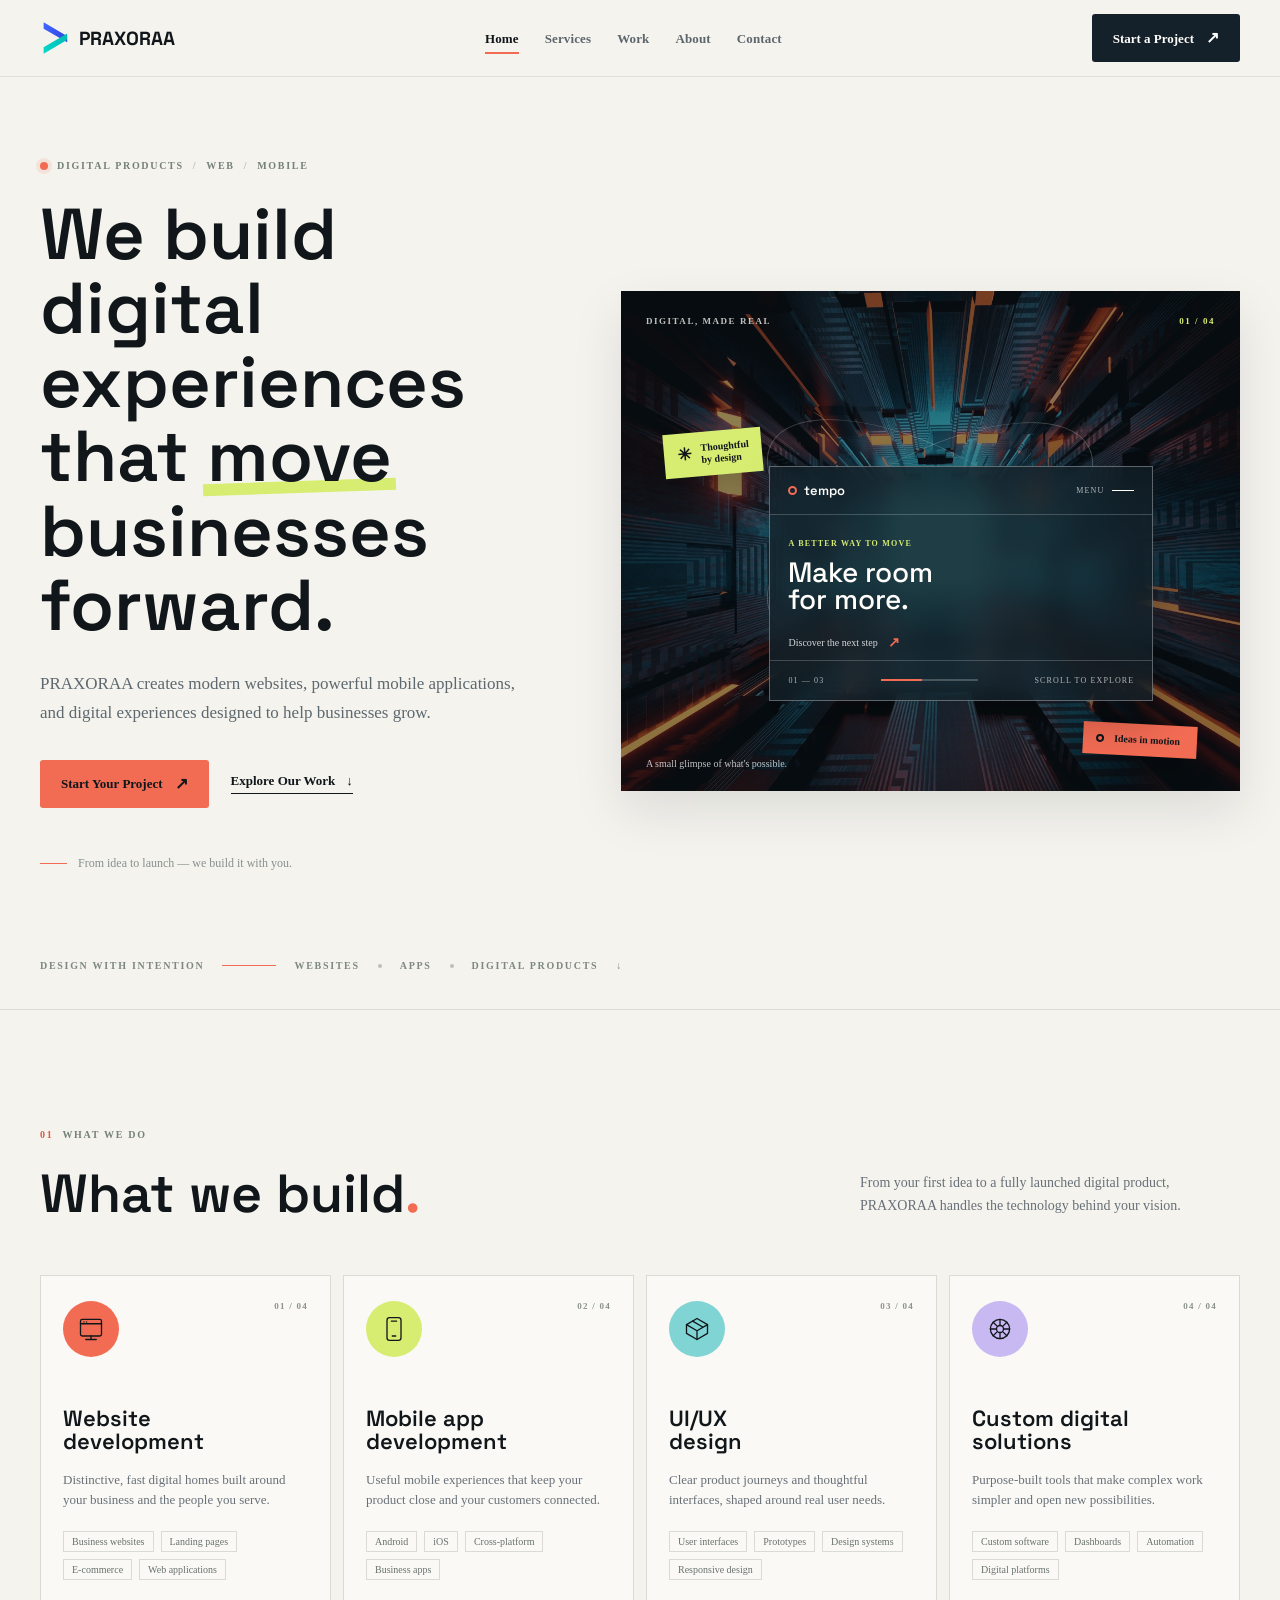
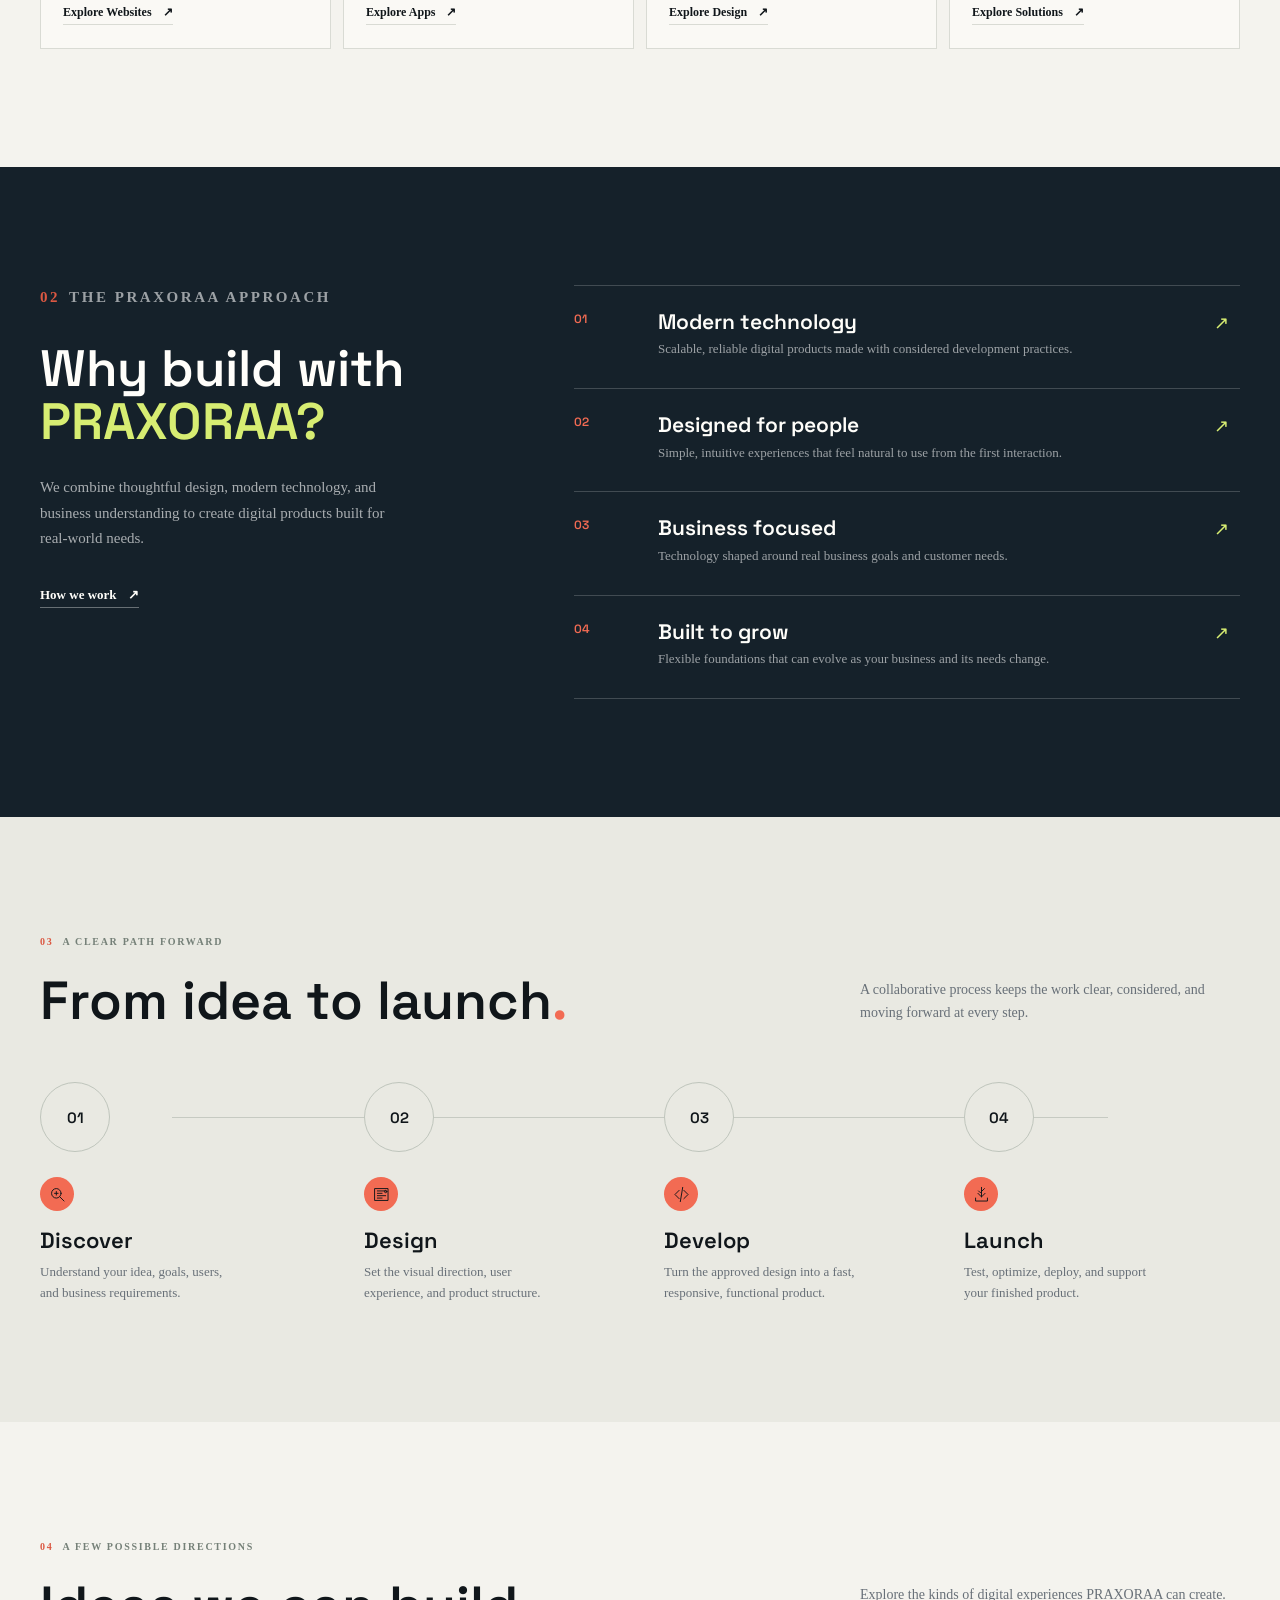
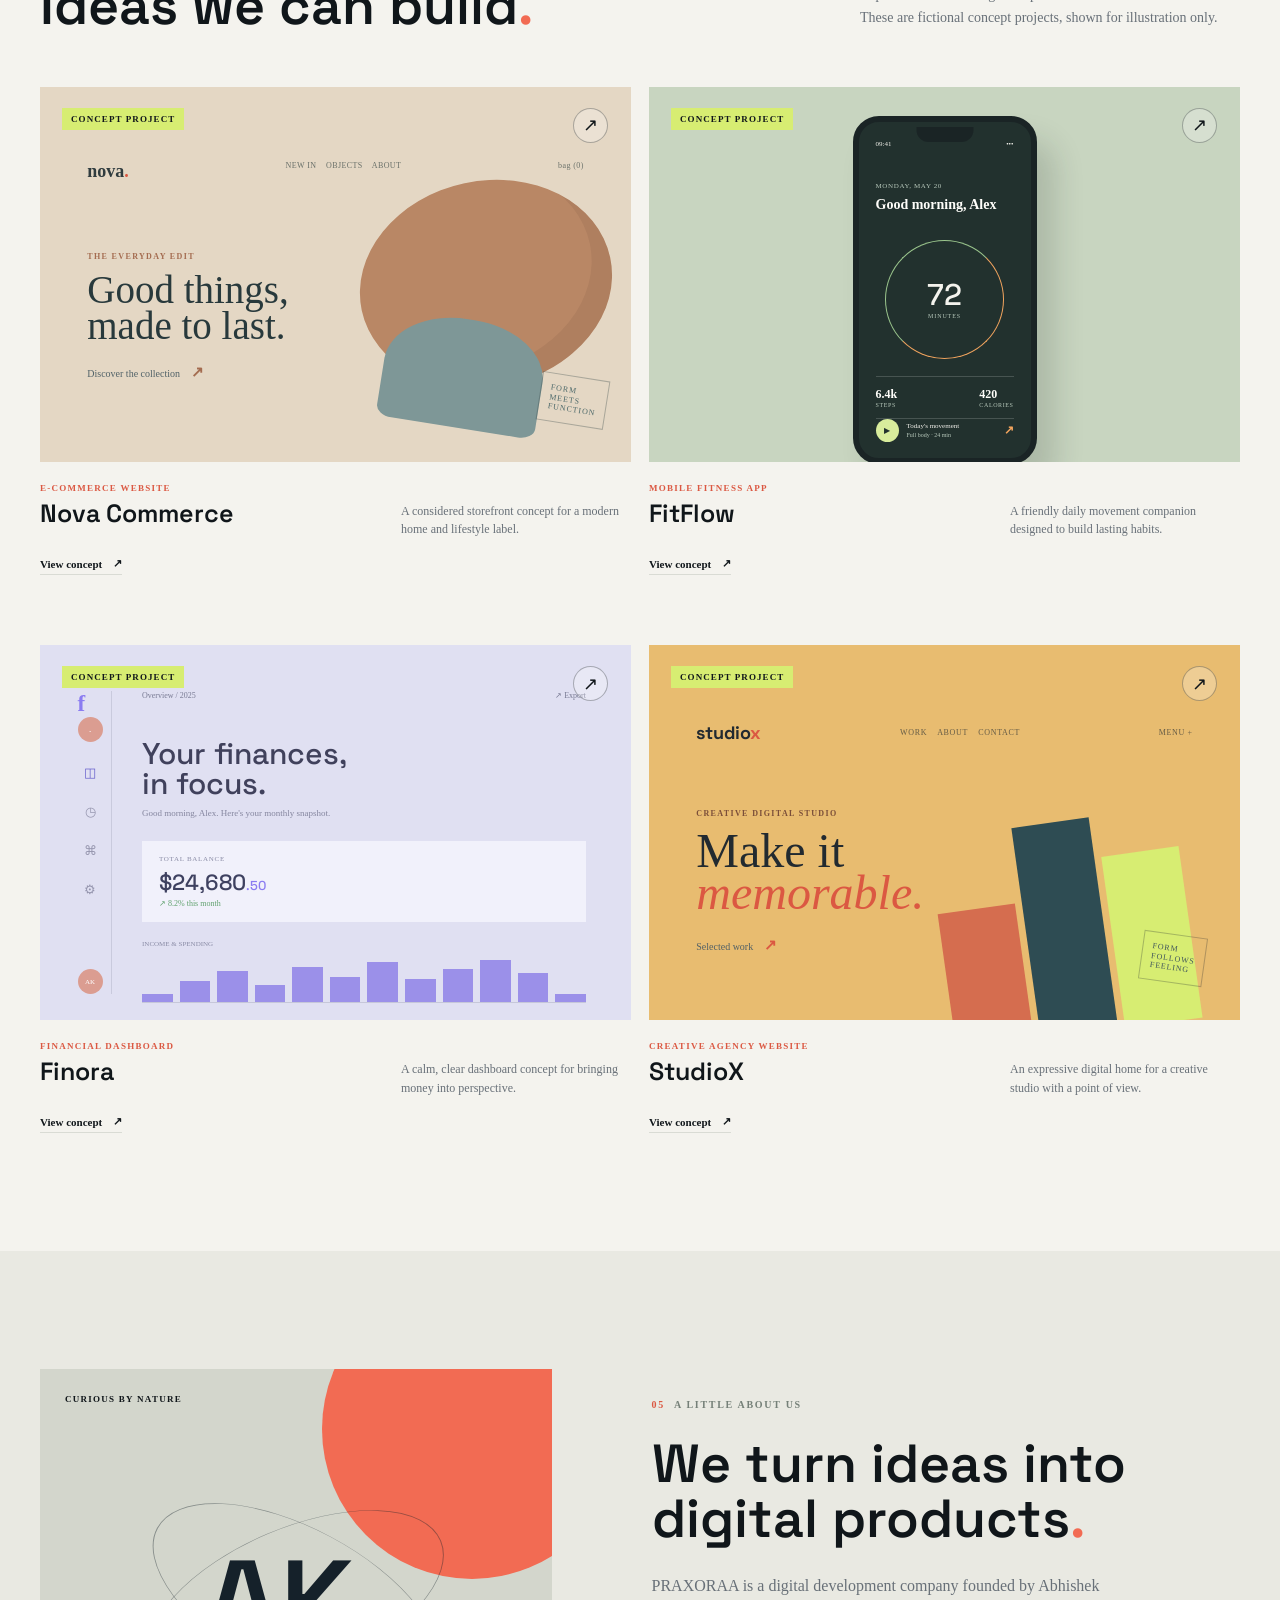
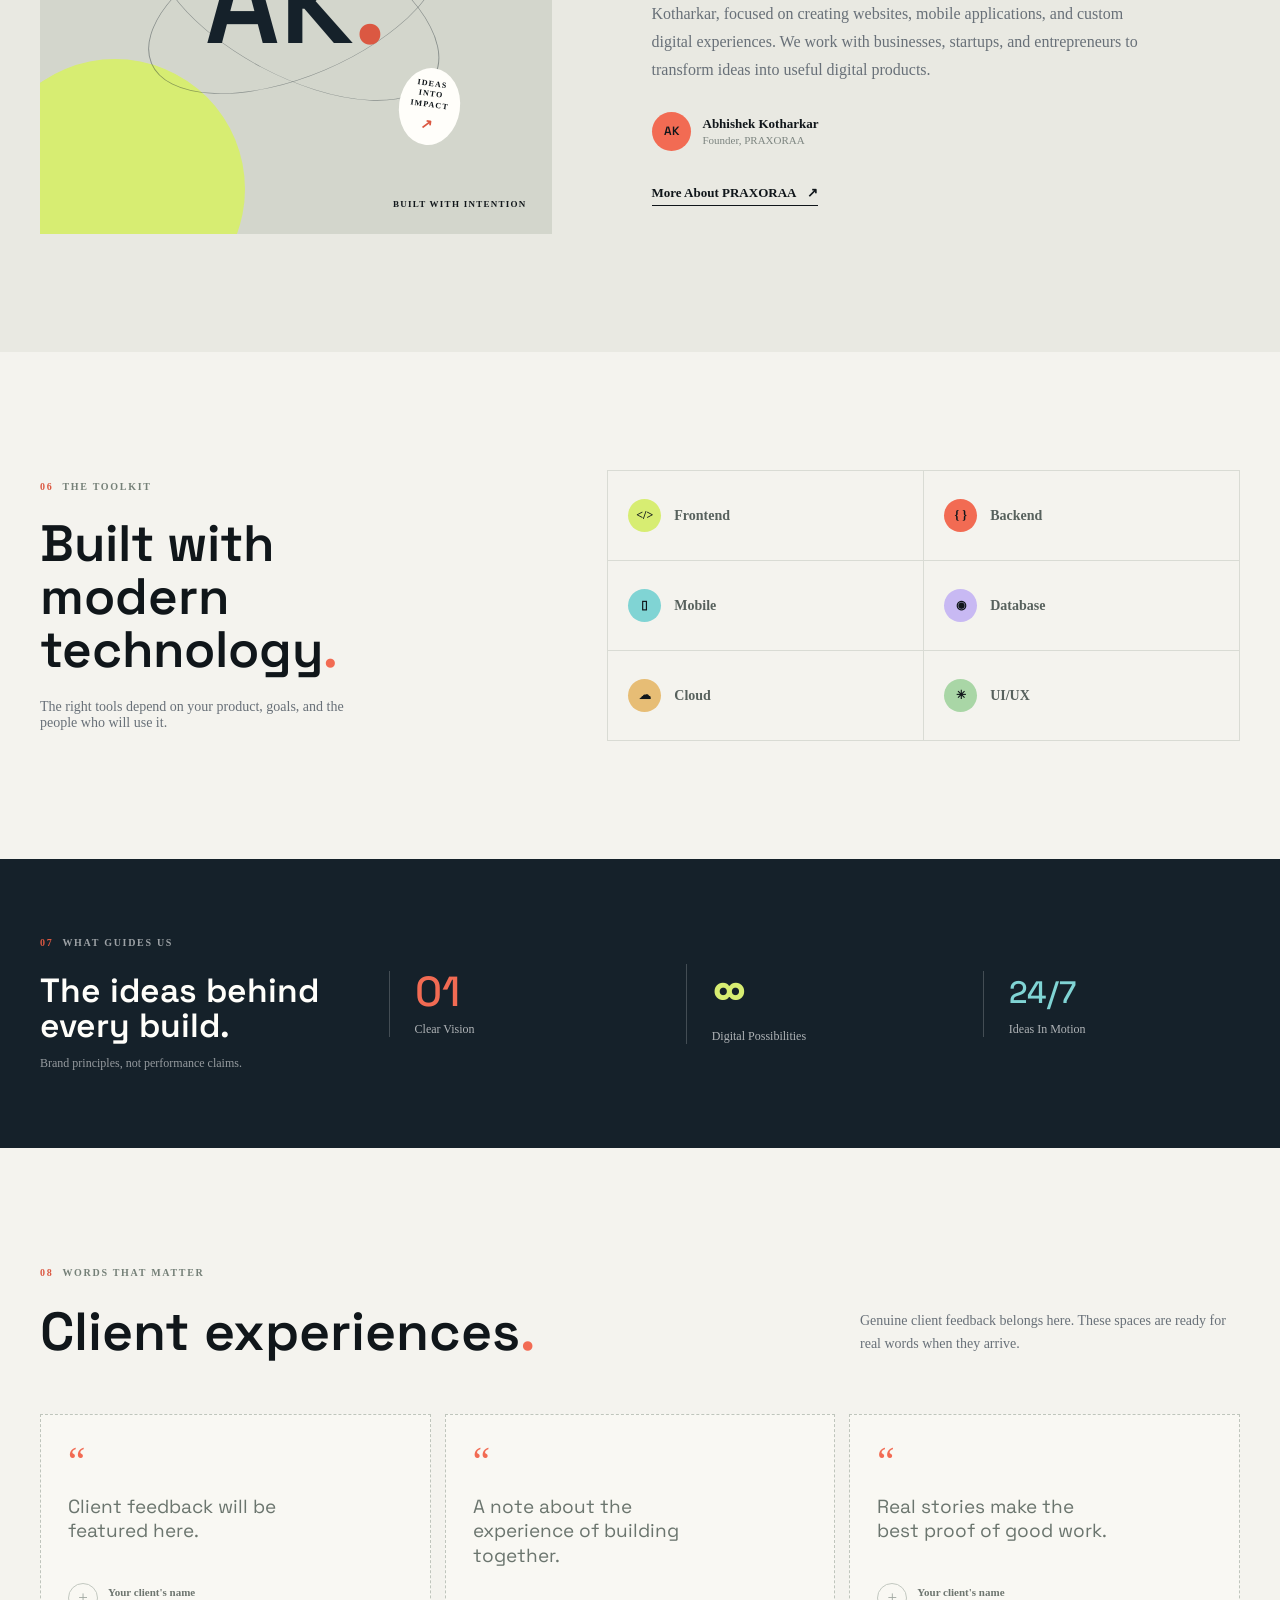
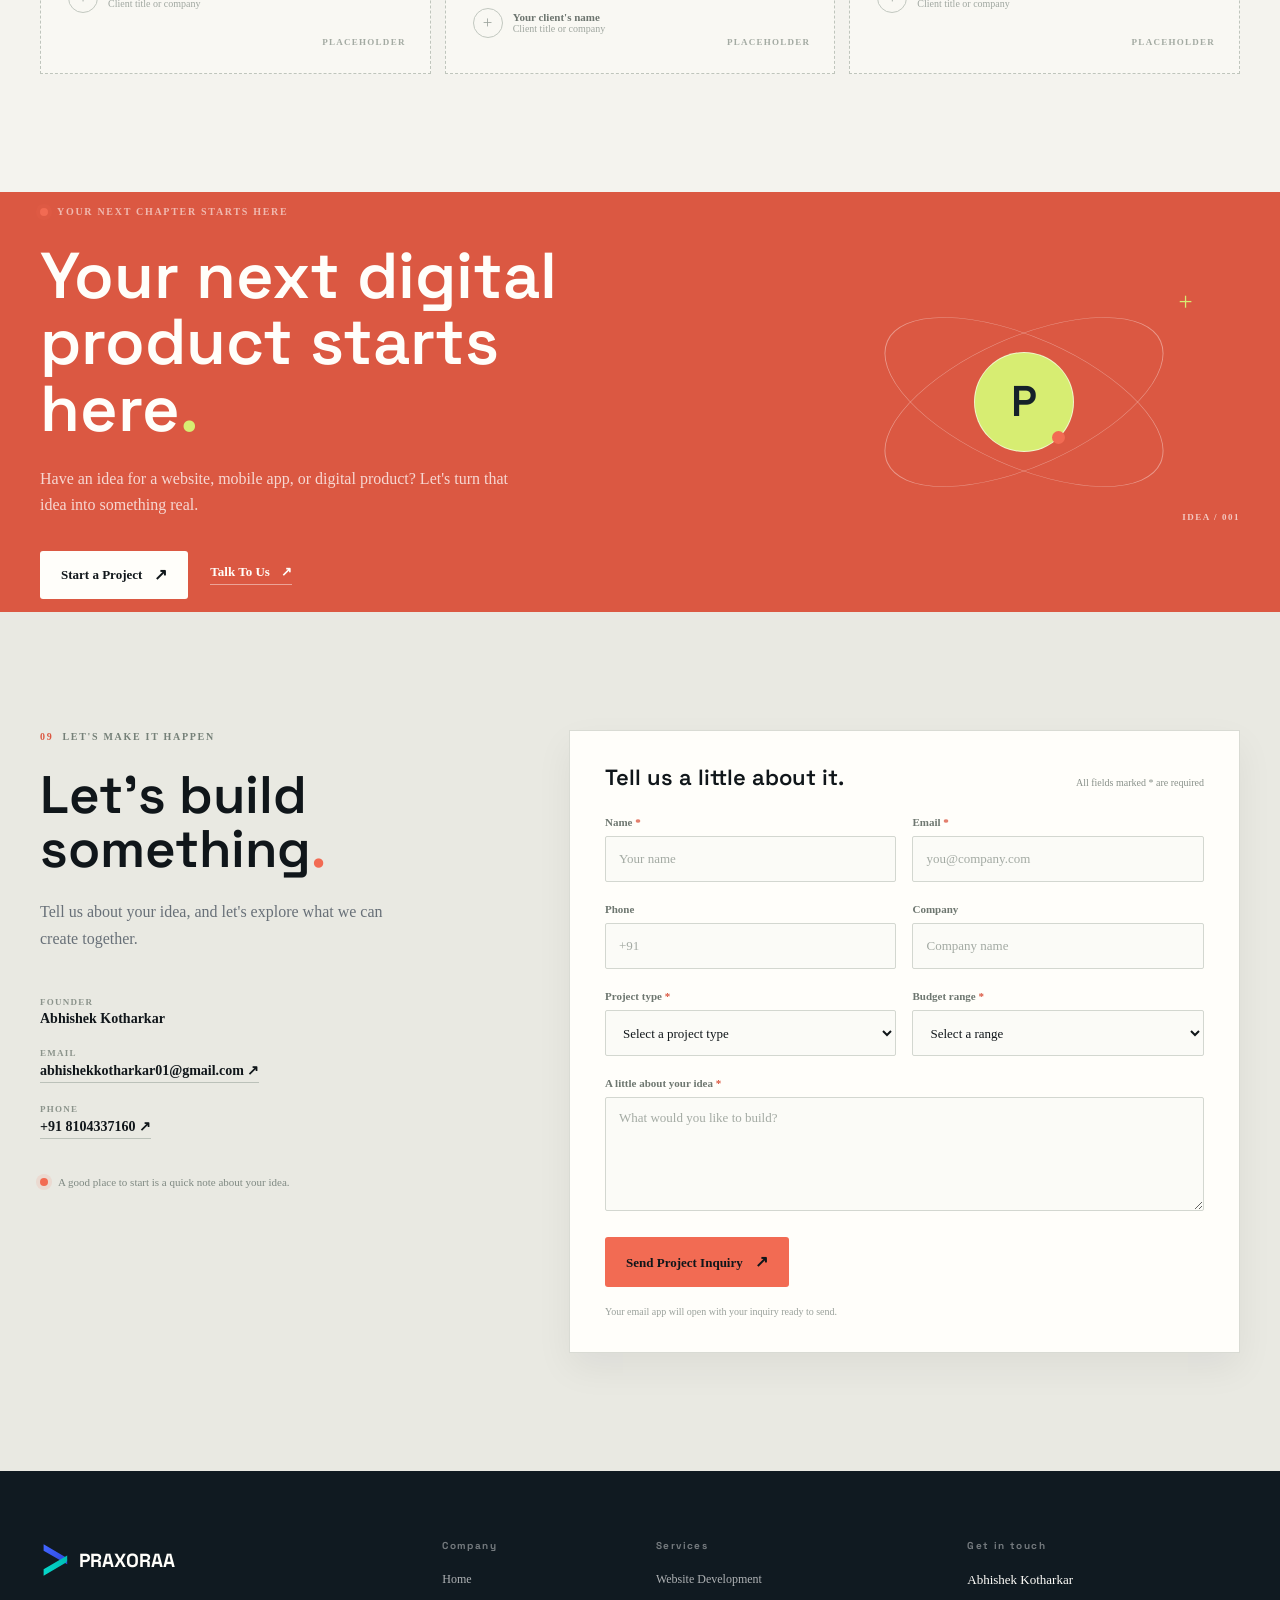
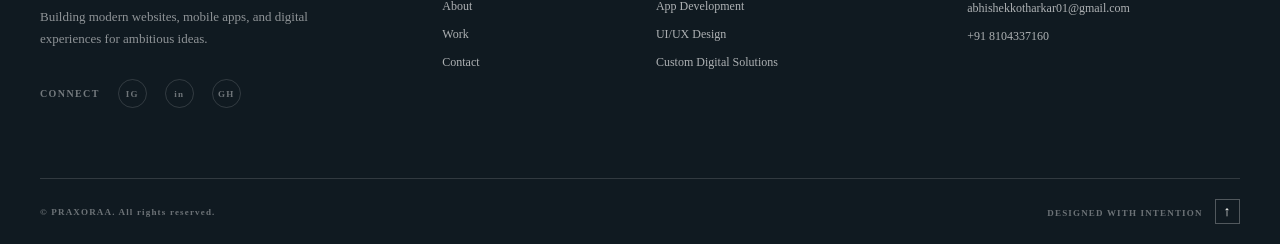
==== commit 74360268: "Auto-sync: 2026-10-02 23:18" ====
--- a/index.html
+++ b/index.html
@@ -3,229 +3,12 @@
 <head>
   <meta charset="utf-8">
   <meta name="viewport" content="width=device-width, initial-scale=1">
-  <meta name="theme-color" content="#f5f5f0">
-  <meta name="description" content="PRAXORAA builds modern websites, mobile apps, and digital experiences for businesses, startups, and ambitious ideas.">
-  <meta property="og:type" content="website">
-  <meta property="og:title" content="PRAXORAA — Web &amp; App Development">
-  <meta property="og:description" content="Modern websites, mobile apps, and digital experiences for ambitious ideas.">
-  <title>PRAXORAA — Web &amp; App Development</title>
-  <link rel="preconnect" href="https://fonts.googleapis.com">
-  <link rel="preconnect" href="https://fonts.gstatic.com" crossorigin>
-  <link href="https://fonts.googleapis.com/css2?family=DM+Sans:wght@400;500;600;700&family=Space+Grotesk:wght@400;500;600;700&display=swap" rel="stylesheet">
-  <link rel="icon" href="data:image/svg+xml,%3Csvg xmlns='http://www.w3.org/2000/svg' viewBox='0 0 64 64'%3E%3Crect width='64' height='64' rx='16' fill='%23ed5c42'/%3E%3Cpath d='M18 46V18h15a11 11 0 0 1 0 22h-6v6zm9-14h6a3 3 0 0 0 0-6h-6z' fill='%23fff'/%3E%3C/svg%3E">
-  <link rel="stylesheet" href="styles.css">
-  <script>document.documentElement.classList.add('js');</script>
+  <link rel="canonical" href="frontend/">
+  <meta http-equiv="refresh" content="0; url=frontend/">
+  <title>PRAXORAA</title>
+  <script>window.location.replace("frontend/");</script>
 </head>
 <body>
-  <a class="skip-link" href="#main">Skip to content</a>
-  <header class="site-header" id="top">
-    <nav class="navigation wrap" aria-label="Main navigation">
-      <a class="wordmark" href="#home" aria-label="PRAXORAA home">
-        <span class="brand-mark" aria-hidden="true"><span></span><span></span></span>
-        <span>PRAXORAA</span>
-      </a>
-      <button class="menu-toggle" id="menuToggle" type="button" aria-expanded="false" aria-controls="primaryNav" aria-label="Open navigation menu">
-        <span></span><span></span>
-      </button>
-      <ul class="nav-links" id="primaryNav">
-        <li><a href="#home">Home</a></li>
-        <li><a href="#services">Services</a></li>
-        <li><a href="#work">Work</a></li>
-        <li><a href="#about">About</a></li>
-        <li><a href="#contact">Contact</a></li>
-        <li class="mobile-cta"><a class="button button-dark" href="#contact">Start a Project <span aria-hidden="true">↗</span></a></li>
-      </ul>
-      <a class="button button-dark nav-cta" href="#contact">Start a Project <span aria-hidden="true">↗</span></a>
-    </nav>
-  </header>
-
-  <main id="main">
-    <section class="hero section-shell" id="home" aria-labelledby="hero-title">
-      <div class="hero-grid wrap">
-        <div class="hero-copy reveal">
-          <p class="eyebrow"><span class="status-dot"></span> DIGITAL PRODUCTS <span class="eyebrow-separator">/</span> WEB <span class="eyebrow-separator">/</span> MOBILE</p>
-          <h1 id="hero-title">We build digital experiences that <span class="highlight-word">move</span> businesses forward.</h1>
-          <p class="hero-description">PRAXORAA creates modern websites, powerful mobile applications, and digital experiences designed to help businesses grow.</p>
-          <div class="hero-actions">
-            <a class="button button-accent" href="#contact">Start Your Project <span aria-hidden="true">↗</span></a>
-            <a class="text-link" href="#work">Explore Our Work <span aria-hidden="true">↓</span></a>
-          </div>
-          <div class="hero-footnote"><span class="footnote-line"></span> From idea to launch — we build it with you.</div>
-        </div>
-
-        <div class="hero-art reveal reveal-late" aria-label="Abstract digital pathways with a web interface preview" role="img">
-          <img class="hero-image" src="assets/praxoraa-abstract-hero.jpg" alt="Sculptural digital passage lit in warm orange and cool blue" fetchpriority="high">
-          <div class="hero-art-shade"></div>
-          <div class="art-index">DIGITAL, MADE REAL <span>01 / 04</span></div>
-          <div class="orbit orbit-one"></div><div class="orbit orbit-two"></div>
-          <div class="interface-window">
-            <div class="window-top"><span class="window-brand"><span class="mini-brand-mark"></span> tempo</span><span class="window-menu">MENU <i></i></span></div>
-            <div class="window-content"><span class="window-kicker">A BETTER WAY TO MOVE</span><strong>Make room<br>for more.</strong><span class="window-cta">Discover the next step <b>↗</b></span></div>
-            <div class="window-bottom"><span>01 — 03</span><span class="window-progress"><i></i></span><span>SCROLL TO EXPLORE</span></div>
-          </div>
-          <div class="floating-note note-top"><span class="note-spark">✳</span><span>Thoughtful<br>by design</span></div>
-          <div class="floating-note note-bottom"><span class="note-pulse"></span><span>Ideas in motion</span></div>
-          <div class="art-caption">A small glimpse of what's possible.</div>
-        </div>
-      </div>
-      <div class="hero-bottom wrap" aria-label="What we make">
-        <span>DESIGN WITH INTENTION</span>
-        <span class="hero-bottom-rule"></span>
-        <span>WEBSITES</span><span class="hero-bottom-dot"></span><span>APPS</span><span class="hero-bottom-dot"></span><span>DIGITAL PRODUCTS</span>
-        <a href="#services" aria-label="Scroll to services">↓</a>
-      </div>
-    </section>
-
-    <section class="services section-pad" id="services" aria-labelledby="services-title">
-      <div class="wrap">
-        <div class="section-heading reveal">
-          <p class="eyebrow"><span class="section-number">01</span> WHAT WE DO</p>
-          <div class="heading-row"><h2 id="services-title">What we build<span class="heading-period">.</span></h2><p>From your first idea to a fully launched digital product, PRAXORAA handles the technology behind your vision.</p></div>
-        </div>
-        <div class="services-grid">
-          <article class="service-card reveal">
-            <div class="service-top"><span class="service-icon icon-coral" aria-hidden="true"><svg viewBox="0 0 32 32"><rect x="4" y="5" width="24" height="19" rx="2"/><path d="M4 10h24M10 28h12m-6-4v4M8 8h.01m3 0h.01"/></svg></span><span class="card-index">01 / 04</span></div>
-            <h3>Website<br>development</h3><p>Distinctive, fast digital homes built around your business and the people you serve.</p>
-            <ul class="service-tags"><li>Business websites</li><li>Landing pages</li><li>E-commerce</li><li>Web applications</li></ul>
-            <a class="card-link" href="#contact">Explore Websites <span aria-hidden="true">↗</span></a>
-          </article>
-          <article class="service-card reveal reveal-delay-1">
-            <div class="service-top"><span class="service-icon icon-lime" aria-hidden="true"><svg viewBox="0 0 32 32"><rect x="8" y="3" width="16" height="26" rx="3"/><path d="M13 7h6m-5 17h4"/></svg></span><span class="card-index">02 / 04</span></div>
-            <h3>Mobile app<br>development</h3><p>Useful mobile experiences that keep your product close and your customers connected.</p>
-            <ul class="service-tags"><li>Android</li><li>iOS</li><li>Cross-platform</li><li>Business apps</li></ul>
-            <a class="card-link" href="#contact">Explore Apps <span aria-hidden="true">↗</span></a>
-          </article>
-          <article class="service-card reveal reveal-delay-2">
-            <div class="service-top"><span class="service-icon icon-blue" aria-hidden="true"><svg viewBox="0 0 32 32"><path d="M16 4 28 11v10l-12 7L4 21V11z"/><path d="m4 11 12 7 12-7M16 18v10M11 7l12 7"/></svg></span><span class="card-index">03 / 04</span></div>
-            <h3>UI/UX<br>design</h3><p>Clear product journeys and thoughtful interfaces, shaped around real user needs.</p>
-            <ul class="service-tags"><li>User interfaces</li><li>Prototypes</li><li>Design systems</li><li>Responsive design</li></ul>
-            <a class="card-link" href="#contact">Explore Design <span aria-hidden="true">↗</span></a>
-          </article>
-          <article class="service-card reveal reveal-delay-3">
-            <div class="service-top"><span class="service-icon icon-lilac" aria-hidden="true"><svg viewBox="0 0 32 32"><circle cx="16" cy="16" r="11"/><path d="M16 5v6m0 10v6M5 16h6m10 0h6M8.2 8.2l4.2 4.2m7.2 7.2 4.2 4.2m0-15.6-4.2 4.2m-7.2 7.2-4.2 4.2"/><circle cx="16" cy="16" r="4"/></svg></span><span class="card-index">04 / 04</span></div>
-            <h3>Custom digital<br>solutions</h3><p>Purpose-built tools that make complex work simpler and open new possibilities.</p>
-            <ul class="service-tags"><li>Custom software</li><li>Dashboards</li><li>Automation</li><li>Digital platforms</li></ul>
-            <a class="card-link" href="#contact">Explore Solutions <span aria-hidden="true">↗</span></a>
-          </article>
-        </div>
-      </div>
-    </section>
-
-    <section class="beliefs section-pad" id="why-us" aria-labelledby="beliefs-title">
-      <div class="wrap beliefs-layout">
-        <div class="beliefs-intro reveal"><p class="eyebrow"><span class="section-number">02</span> THE PRAXORAA APPROACH</p><h2 id="beliefs-title">Why build with <span>PRAXORAA?</span></h2><p>We combine thoughtful design, modern technology, and business understanding to create digital products built for real-world needs.</p><a class="text-link" href="#process">How we work <span aria-hidden="true">↗</span></a></div>
-        <div class="belief-list">
-          <article class="belief-item reveal"><span class="belief-symbol">01</span><div><h3>Modern technology</h3><p>Scalable, reliable digital products made with considered development practices.</p></div><span class="belief-arrow" aria-hidden="true">↗</span></article>
-          <article class="belief-item reveal reveal-delay-1"><span class="belief-symbol">02</span><div><h3>Designed for people</h3><p>Simple, intuitive experiences that feel natural to use from the first interaction.</p></div><span class="belief-arrow" aria-hidden="true">↗</span></article>
-          <article class="belief-item reveal reveal-delay-2"><span class="belief-symbol">03</span><div><h3>Business focused</h3><p>Technology shaped around real business goals and customer needs.</p></div><span class="belief-arrow" aria-hidden="true">↗</span></article>
-          <article class="belief-item reveal reveal-delay-3"><span class="belief-symbol">04</span><div><h3>Built to grow</h3><p>Flexible foundations that can evolve as your business and its needs change.</p></div><span class="belief-arrow" aria-hidden="true">↗</span></article>
-        </div>
-      </div>
-    </section>
-
-    <section class="process section-pad" id="process" aria-labelledby="process-title">
-      <div class="wrap">
-        <div class="section-heading reveal"><p class="eyebrow"><span class="section-number">03</span> A CLEAR PATH FORWARD</p><div class="heading-row"><h2 id="process-title">From idea to launch<span class="heading-period">.</span></h2><p>A collaborative process keeps the work clear, considered, and moving forward at every step.</p></div></div>
-        <ol class="process-grid">
-          <li class="process-step reveal"><span class="process-count">01</span><span class="process-icon" aria-hidden="true"><svg viewBox="0 0 32 32"><circle cx="14" cy="14" r="8"/><path d="m20 20 7 7M11 14h6m-3-3v6"/></svg></span><h3>Discover</h3><p>Understand your idea, goals, users, and business requirements.</p></li>
-          <li class="process-step reveal reveal-delay-1"><span class="process-count">02</span><span class="process-icon" aria-hidden="true"><svg viewBox="0 0 32 32"><path d="M5 6h22v20H5zM9 10h14M9 14h8m-8 4h14m-14 4h8"/><circle cx="23" cy="11" r="2"/></svg></span><h3>Design</h3><p>Set the visual direction, user experience, and product structure.</p></li>
-          <li class="process-step reveal reveal-delay-2"><span class="process-count">03</span><span class="process-icon" aria-hidden="true"><svg viewBox="0 0 32 32"><path d="m12 9-7 7 7 7m8-14 7 7-7 7m-2-19-4 24"/></svg></span><h3>Develop</h3><p>Turn the approved design into a fast, responsive, functional product.</p></li>
-          <li class="process-step reveal reveal-delay-3"><span class="process-count">04</span><span class="process-icon" aria-hidden="true"><svg viewBox="0 0 32 32"><path d="M16 4v16m-6-6 6 6 6-6M6 22v5h20v-5"/><path d="m11 10 3 3 7-7"/></svg></span><h3>Launch</h3><p>Test, optimize, deploy, and support your finished product.</p></li>
-        </ol>
-      </div>
-    </section>
-
-    <section class="work section-pad" id="work" aria-labelledby="work-title">
-      <div class="wrap">
-        <div class="section-heading reveal"><p class="eyebrow"><span class="section-number">04</span> A FEW POSSIBLE DIRECTIONS</p><div class="heading-row"><h2 id="work-title">Ideas we can build<span class="heading-period">.</span></h2><p>Explore the kinds of digital experiences PRAXORAA can create. These are fictional concept projects, shown for illustration only.</p></div></div>
-        <div class="work-grid">
-          <article class="work-card reveal">
-            <a class="project-preview preview-nova" href="#contact" aria-label="Discuss a commerce website like the Nova Commerce concept">
-              <div class="nova-ui"><div class="nova-nav"><b>nova<span>.</span></b><span>NEW IN &nbsp;&nbsp; OBJECTS &nbsp;&nbsp; ABOUT</span><i>bag (0)</i></div><div class="nova-copy"><small>THE EVERYDAY EDIT</small><strong>Good things,<br>made to last.</strong><span>Discover the collection <b>↗</b></span></div><div class="nova-object object-one"></div><div class="nova-object object-two"></div><div class="nova-stamp">FORM<br>MEETS<br>FUNCTION</div></div>
-              <span class="concept-label">CONCEPT PROJECT</span><span class="preview-arrow" aria-hidden="true">↗</span>
-            </a>
-            <div class="work-info"><div><p class="work-category">E-COMMERCE WEBSITE</p><h3>Nova Commerce</h3></div><p>A considered storefront concept for a modern home and lifestyle label.</p></div>
-            <a class="work-text-link" href="#contact">View concept <span aria-hidden="true">↗</span></a>
-          </article>
-          <article class="work-card reveal reveal-delay-1">
-            <a class="project-preview preview-fitflow" href="#contact" aria-label="Discuss a fitness app like the FitFlow concept">
-              <div class="phone-frame"><div class="phone-island"></div><div class="fit-top"><span>09:41</span><span>•••</span></div><div class="fit-greeting">MONDAY, MAY 20 <b>Good morning, Alex</b></div><div class="fit-ring"><span><b>72</b><small>MINUTES</small></span></div><div class="fit-stats"><span><b>6.4k</b>STEPS</span><span><b>420</b>CALORIES</span></div><div class="fit-session"><i>▶</i><span>Today's movement<small>Full body · 24 min</small></span><b>↗</b></div></div>
-              <span class="concept-label">CONCEPT PROJECT</span><span class="preview-arrow" aria-hidden="true">↗</span>
-            </a>
-            <div class="work-info"><div><p class="work-category">MOBILE FITNESS APP</p><h3>FitFlow</h3></div><p>A friendly daily movement companion designed to build lasting habits.</p></div>
-            <a class="work-text-link" href="#contact">View concept <span aria-hidden="true">↗</span></a>
-          </article>
-          <article class="work-card reveal reveal-delay-2">
-            <a class="project-preview preview-finora" href="#contact" aria-label="Discuss a financial dashboard like the Finora concept">
-              <div class="finora-ui"><div class="fin-sidebar"><b>f<span>.</span></b><i class="active">◫</i><i>◷</i><i>⌘</i><i>⚙</i><span>AK</span></div><div class="fin-content"><div class="fin-header"><span>Overview / 2025</span><i>↗ Export</i></div><strong>Your finances,<br>in focus.</strong><small>Good morning, Alex. Here's your monthly snapshot.</small><div class="fin-total"><span>TOTAL BALANCE</span><b>$24,680<span>.50</span></b><i>↗ 8.2% this month</i></div><div class="fin-chart"><span>INCOME &amp; SPENDING</span><div class="chart-bars"><i></i><i></i><i></i><i></i><i></i><i></i><i></i><i></i><i></i><i></i><i></i><i></i></div></div></div></div>
-              <span class="concept-label">CONCEPT PROJECT</span><span class="preview-arrow" aria-hidden="true">↗</span>
-            </a>
-            <div class="work-info"><div><p class="work-category">FINANCIAL DASHBOARD</p><h3>Finora</h3></div><p>A calm, clear dashboard concept for bringing money into perspective.</p></div>
-            <a class="work-text-link" href="#contact">View concept <span aria-hidden="true">↗</span></a>
-          </article>
-          <article class="work-card reveal reveal-delay-3">
-            <a class="project-preview preview-studio" href="#contact" aria-label="Discuss a creative agency website like the StudioX concept">
-              <div class="studio-ui"><div class="studio-top"><b>studio<span>x</span></b><span>WORK &nbsp;&nbsp; ABOUT &nbsp;&nbsp; CONTACT</span><i>MENU +</i></div><div class="studio-hero"><small>CREATIVE DIGITAL STUDIO</small><strong>Make it<br><em>memorable.</em></strong><span>Selected work <b>&#8599;</b></span></div><div class="studio-blocks"><i></i><i></i><i></i></div><div class="studio-note">FORM<br>FOLLOWS<br>FEELING</div></div>
-              <span class="concept-label">CONCEPT PROJECT</span><span class="preview-arrow" aria-hidden="true">&#8599;</span>
-            </a>
-            <div class="work-info"><div><p class="work-category">CREATIVE AGENCY WEBSITE</p><h3>StudioX</h3></div><p>An expressive digital home for a creative studio with a point of view.</p></div>
-            <a class="work-text-link" href="#contact">View concept <span aria-hidden="true">&#8599;</span></a>
-          </article>
-        </div>
-      </div>
-    </section>
-
-    <section class="about section-pad" id="about" aria-labelledby="about-title">
-      <div class="wrap about-layout">
-        <div class="about-visual reveal" aria-hidden="true"><div class="about-orbit about-orbit-a"></div><div class="about-orbit about-orbit-b"></div><div class="founder-monogram">AK<span>.</span></div><div class="about-label about-label-top">CURIOUS BY NATURE</div><div class="about-label about-label-bottom">BUILT WITH INTENTION</div><div class="about-sticker">IDEAS<br>INTO<br>IMPACT <span>↗</span></div></div>
-        <div class="about-copy reveal reveal-late"><p class="eyebrow"><span class="section-number">05</span> A LITTLE ABOUT US</p><h2 id="about-title">We turn ideas into digital products<span class="heading-period">.</span></h2><p>PRAXORAA is a digital development company founded by Abhishek Kotharkar, focused on creating websites, mobile applications, and custom digital experiences. We work with businesses, startups, and entrepreneurs to transform ideas into useful digital products.</p><div class="founder-byline"><span class="founder-avatar">AK</span><span><b>Abhishek Kotharkar</b><small>Founder, PRAXORAA</small></span></div><a class="text-link" href="#contact">More About PRAXORAA <span aria-hidden="true">↗</span></a></div>
-      </div>
-    </section>
-
-    <section class="technology section-pad" aria-labelledby="technology-title">
-      <div class="wrap technology-layout"><div class="technology-heading reveal"><p class="eyebrow"><span class="section-number">06</span> THE TOOLKIT</p><h2 id="technology-title">Built with modern technology<span class="heading-period">.</span></h2><p>The right tools depend on your product, goals, and the people who will use it.</p></div><div class="technology-list reveal reveal-late" aria-label="Technology disciplines"><span><i class="tech-mark tech-front">&lt;/&gt;</i>Frontend</span><span><i class="tech-mark tech-back">{ }</i>Backend</span><span><i class="tech-mark tech-mobile">▯</i>Mobile</span><span><i class="tech-mark tech-data">◉</i>Database</span><span><i class="tech-mark tech-cloud">☁</i>Cloud</span><span><i class="tech-mark tech-design">✳</i>UI/UX</span></div></div>
-    </section>
-
-    <section class="principles section-pad" aria-labelledby="principles-title">
-      <div class="wrap principles-inner reveal"><div class="principles-heading"><p class="eyebrow"><span class="section-number">07</span> WHAT GUIDES US</p><h2 id="principles-title">The ideas behind every build.</h2><p>Brand principles, not performance claims.</p></div><div class="principle-stat"><strong>01</strong><span>Clear Vision</span></div><div class="principle-stat"><strong class="infinity">∞</strong><span>Digital Possibilities</span></div><div class="principle-stat"><strong class="always">24/7</strong><span>Ideas In Motion</span></div></div>
-    </section>
-
-    <section class="testimonials section-pad" aria-labelledby="testimonials-title">
-      <div class="wrap"><div class="section-heading reveal"><p class="eyebrow"><span class="section-number">08</span> WORDS THAT MATTER</p><div class="heading-row"><h2 id="testimonials-title">Client experiences<span class="heading-period">.</span></h2><p>Genuine client feedback belongs here. These spaces are ready for real words when they arrive.</p></div></div><div class="testimonial-grid"><article class="testimonial-placeholder reveal"><span class="quote-mark" aria-hidden="true">“</span><p>Client feedback will be featured here.</p><div><span class="placeholder-avatar">+</span><span><b>Your client's name</b><small>Client title or company</small></span></div><span class="placeholder-note">PLACEHOLDER</span></article><article class="testimonial-placeholder reveal reveal-delay-1"><span class="quote-mark" aria-hidden="true">“</span><p>A note about the experience of building together.</p><div><span class="placeholder-avatar">+</span><span><b>Your client's name</b><small>Client title or company</small></span></div><span class="placeholder-note">PLACEHOLDER</span></article><article class="testimonial-placeholder reveal reveal-delay-2"><span class="quote-mark" aria-hidden="true">“</span><p>Real stories make the best proof of good work.</p><div><span class="placeholder-avatar">+</span><span><b>Your client's name</b><small>Client title or company</small></span></div><span class="placeholder-note">PLACEHOLDER</span></article></div></div>
-    </section>
-
-    <section class="contact-cta" aria-labelledby="cta-title"><div class="wrap cta-layout reveal"><div><p class="eyebrow"><span class="status-dot"></span> YOUR NEXT CHAPTER STARTS HERE</p><h2 id="cta-title">Your next digital product starts here<span>.</span></h2><p>Have an idea for a website, mobile app, or digital product? Let's turn that idea into something real.</p><div class="cta-actions"><a class="button button-light" href="#contact">Start a Project <span aria-hidden="true">↗</span></a><a class="cta-talk" href="mailto:abhishekkotharkar01@gmail.com">Talk To Us <span aria-hidden="true">↗</span></a></div></div><div class="cta-graphic" aria-hidden="true"><div class="cta-orbit cta-orbit-one"></div><div class="cta-orbit cta-orbit-two"></div><div class="cta-cross">+</div><div class="cta-core"><span>P</span><i></i></div><span class="cta-graphic-label">IDEA / 001</span></div></div></section>
-
-    <section class="contact section-pad" id="contact" aria-labelledby="contact-title">
-      <div class="wrap contact-layout">
-        <div class="contact-copy reveal"><p class="eyebrow"><span class="section-number">09</span> LET'S MAKE IT HAPPEN</p><h2 id="contact-title">Let's build something<span class="heading-period">.</span></h2><p>Tell us about your idea, and let's explore what we can create together.</p><div class="contact-details"><div><span class="detail-label">FOUNDER</span><strong>Abhishek Kotharkar</strong></div><div><span class="detail-label">EMAIL</span><a href="mailto:abhishekkotharkar01@gmail.com">abhishekkotharkar01@gmail.com <span aria-hidden="true">↗</span></a></div><div><span class="detail-label">PHONE</span><a href="tel:+918104337160">+91 8104337160 <span aria-hidden="true">↗</span></a></div></div><p class="contact-note"><span class="status-dot"></span> A good place to start is a quick note about your idea.</p></div>
-        <form class="inquiry-form reveal reveal-late" id="inquiryForm">
-          <div class="form-heading"><h3>Tell us a little about it.</h3><span>All fields marked * are required</span></div>
-          <div class="form-grid">
-            <div class="field"><label for="name">Name <span>*</span></label><input id="name" name="name" autocomplete="name" placeholder="Your name" required></div>
-            <div class="field"><label for="email">Email <span>*</span></label><input id="email" name="email" type="email" autocomplete="email" placeholder="you@company.com" required></div>
-            <div class="field"><label for="phone">Phone</label><input id="phone" name="phone" type="tel" autocomplete="tel" placeholder="+91"></div>
-            <div class="field"><label for="company">Company</label><input id="company" name="company" autocomplete="organization" placeholder="Company name"></div>
-            <div class="field"><label for="projectType">Project type <span>*</span></label><select id="projectType" name="projectType" required><option value="" disabled selected>Select a project type</option><option>Website development</option><option>Mobile app development</option><option>UI/UX design</option><option>Custom digital solution</option><option>Something else</option></select></div>
-            <div class="field"><label for="budget">Budget range <span>*</span></label><select id="budget" name="budget" required><option value="" disabled selected>Select a range</option><option>Under ₹50,000</option><option>₹50,000 – ₹1,50,000</option><option>₹1,50,000 – ₹5,00,000</option><option>₹5,00,000+</option><option>Let's discuss</option></select></div>
-            <div class="field field-full"><label for="message">A little about your idea <span>*</span></label><textarea id="message" name="message" rows="4" placeholder="What would you like to build?" required></textarea></div>
-          </div>
-          <div class="form-submit-row"><button class="button button-accent" type="submit">Send Project Inquiry <span aria-hidden="true">↗</span></button><p id="formStatus" class="form-status" role="status" aria-live="polite"></p></div>
-          <p class="form-disclaimer">Your email app will open with your inquiry ready to send.</p>
-        </form>
-      </div>
-    </section>
-  </main>
-
-  <footer class="site-footer">
-    <div class="wrap footer-main">
-      <div class="footer-brand"><a class="wordmark" href="#top" aria-label="PRAXORAA back to top"><span class="brand-mark" aria-hidden="true"><span></span><span></span></span><span>PRAXORAA</span></a><p>Building modern websites, mobile apps, and digital experiences for ambitious ideas.</p><div class="footer-connect"><span>CONNECT</span><span aria-disabled="true" title="Instagram profile coming soon">IG</span><span aria-disabled="true" title="LinkedIn profile coming soon">in</span><span aria-disabled="true" title="GitHub profile coming soon">GH</span></div></div>
-      <div class="footer-column"><h2>Company</h2><a href="#home">Home</a><a href="#about">About</a><a href="#work">Work</a><a href="#contact">Contact</a></div>
-      <div class="footer-column"><h2>Services</h2><a href="#services">Website Development</a><a href="#services">App Development</a><a href="#services">UI/UX Design</a><a href="#services">Custom Digital Solutions</a></div>
-      <div class="footer-column footer-contact"><h2>Get in touch</h2><strong>Abhishek Kotharkar</strong><a href="mailto:abhishekkotharkar01@gmail.com">abhishekkotharkar01@gmail.com</a><a href="tel:+918104337160">+91 8104337160</a></div>
-    </div>
-    <div class="wrap footer-bottom"><span>© PRAXORAA. All rights reserved.</span><span>DESIGNED WITH INTENTION <a href="#top" aria-label="Back to top">↑</a></span></div>
-  </footer>
-  <script src="script.js" defer></script>
+  <p><a href="frontend/">Continue to PRAXORAA</a></p>
 </body>
 </html>
